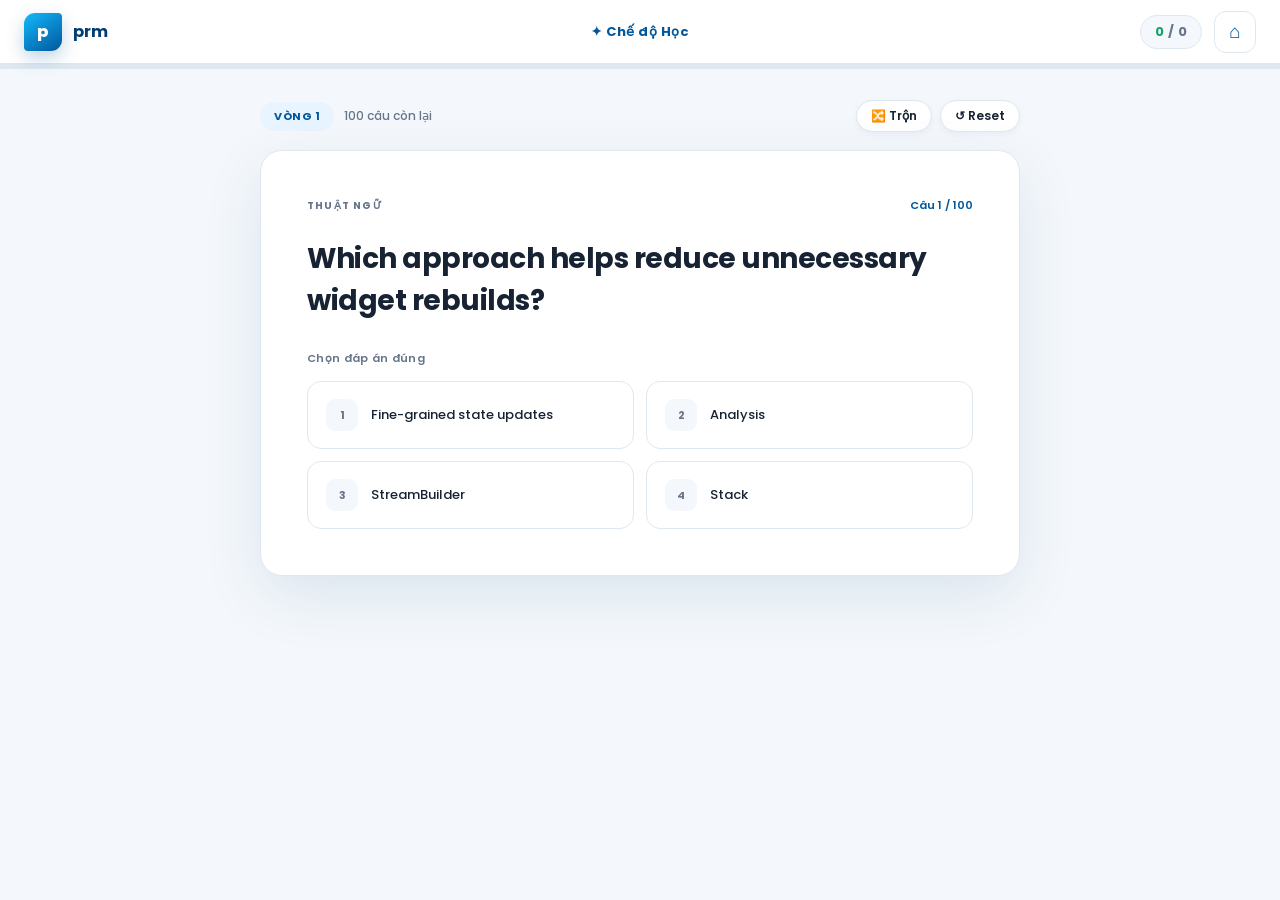
==== learn.html @ d7d386a4 "Add Shuffle and Reset controls, and implement auto-reset upon completion in Learn Mode" ====
<!DOCTYPE html>
<html lang="vi">
<head>
  <meta charset="UTF-8">
  <meta name="viewport" content="width=device-width, initial-scale=1.0">
  <meta name="description" content="Chế độ học thông minh giống Quizlet – prm">
  <title>Học | prm</title>
  <link rel="preconnect" href="https://fonts.googleapis.com">
  <link rel="preconnect" href="https://fonts.gstatic.com" crossorigin>
  <link href="https://fonts.googleapis.com/css2?family=Poppins:wght@400;500;600;700;800&display=swap" rel="stylesheet">
  <link rel="stylesheet" href="css/style.css">
  <link rel="stylesheet" href="css/learn.css">
</head>
<body class="learn-page">

  <!-- Header -->
  <header class="learn-header">
    <a class="brand" href="index.html"><span class="brand-mark">p</span><span>prm</span></a>
    <div class="learn-header-center">
      <span class="learn-mode-label">✦ Chế độ Học</span>
    </div>
    <div class="learn-header-right">
      <span class="learn-score-display">
        <span class="score-correct" id="hdr-correct">0</span>
        <span class="score-sep">/</span>
        <span class="score-total" id="hdr-total">0</span>
      </span>
      <a class="icon-btn home-icon" href="index.html" aria-label="Về trang chủ">⌂</a>
    </div>
  </header>

  <!-- Progress bar -->
  <div class="learn-progress-bar" role="progressbar" aria-label="Tiến độ học">
    <div class="learn-progress-fill" id="learn-progress-fill"></div>
  </div>

  <!-- Main -->
  <main class="learn-shell page-enter">

    <!-- Round info -->
    <div class="learn-round-info" id="learn-round-info">
      <div class="learn-round-left">
        <span class="round-badge" id="round-badge">Vòng 1</span>
        <span class="round-count" id="round-count">100 câu còn lại</span>
      </div>
      <div class="learn-round-actions">
        <button class="learn-ctrl-btn" id="btn-shuffle" type="button" title="Xáo trộn ngẫu nhiên vị trí các câu hỏi" aria-label="Trộn câu hỏi">
          <span>🔀 Trộn</span>
        </button>
        <button class="learn-ctrl-btn" id="btn-reset" type="button" title="Đặt lại toàn bộ tiến trình học từ đầu" aria-label="Học lại từ đầu">
          <span>↺ Reset</span>
        </button>
      </div>
    </div>

    <!-- Question card -->
    <section class="learn-card" id="learn-card">
      <div class="learn-card-top">
        <span class="learn-tag">Thuật ngữ</span>
        <span class="learn-q-num" id="learn-q-num">Câu 1 / 100</span>
      </div>
      <h1 class="learn-question" id="learn-question">Đang tải...</h1>

      <p class="learn-choose-label" id="learn-choose-label">Chọn đáp án đúng</p>

      <div class="learn-options" id="learn-options"></div>

      <!-- Feedback hint (sai) -->
      <div class="learn-feedback-hint" id="learn-feedback-hint" hidden>
        <span id="feedback-msg">Đừng lo, bạn vẫn đang học mà!</span>
      </div>
    </section>

    <!-- Continue footer (hiện sau khi trả lời) -->
    <div class="learn-footer" id="learn-footer" hidden>
      <span class="learn-continue-hint" id="learn-continue-hint">Nhấn vào câu trả lời đúng hoặc nhấn phím bất kỳ để tiếp tục</span>
      <button class="btn btn-primary learn-continue-btn" id="learn-continue-btn" type="button">Tiếp tục</button>
    </div>

  </main>

  <!-- Complete modal -->
  <div class="modal-backdrop" id="learn-complete-modal" hidden>
    <section class="modal learn-complete-modal-box" role="dialog" aria-modal="true" aria-labelledby="learn-complete-title">
      <div class="modal-icon">✓</div>
      <h2 id="learn-complete-title">Hoàn thành vòng học!</h2>
      <p id="learn-complete-msg">Bạn đã trả lời xong tất cả câu hỏi.</p>

      <div class="learn-complete-stats" id="learn-complete-stats"></div>

      <div class="modal-actions learn-complete-actions" id="learn-complete-actions"></div>
    </section>
  </div>

  <script src="js/questions.js"></script>
  <script src="js/learn.js"></script>
</body>
</html>
---- css/style.css ----
:root {
  --blue: #02569b;
  --blue-dark: #013d70;
  --blue-light: #e8f4ff;
  --cyan: #13b9fd;
  --ink: #172333;
  --muted: #667589;
  --surface: #ffffff;
  --background: #f4f8fc;
  --line: #dfe7ef;
  --success: #10a56a;
  --success-bg: #e9f9f2;
  --danger: #e5484d;
  --danger-bg: #fff0f0;
  --warning: #f59e0b;
  --radius: 16px;
  --shadow: 0 18px 55px rgba(1, 61, 112, 0.1);
  --shadow-sm: 0 8px 26px rgba(22, 47, 72, 0.08);
  font-family: "Poppins", sans-serif;
  color: var(--ink);
  background: var(--background);
}

* { box-sizing: border-box; }
html { scroll-behavior: smooth; }
body { margin: 0; min-height: 100vh; background: var(--background); color: var(--ink); }
body.dark-mode {
  --ink: #edf6ff;
  --muted: #a8b8c8;
  --surface: #13283a;
  --background: #0c1d2b;
  --line: #294155;
  --blue-light: #173c58;
  background: var(--background);
}
body.dark-mode .home-header,
body.dark-mode .exam-card,
body.dark-mode .modal,
body.dark-mode .theme-toggle { background-color: var(--surface); }
body.dark-mode .btn-outline { background: var(--surface); }
button, input { font: inherit; }
button, a { -webkit-tap-highlight-color: transparent; }
a { color: inherit; text-decoration: none; }
button { border: 0; }
[hidden] { display: none !important; }

.page-enter { animation: pageIn .55s ease both; }
@keyframes pageIn { from { opacity: 0; transform: translateY(10px); } to { opacity: 1; transform: none; } }
@keyframes modalIn { from { opacity: 0; transform: translateY(16px) scale(.97); } to { opacity: 1; transform: none; } }
@keyframes pulse { 50% { box-shadow: 0 0 0 7px rgba(229, 72, 77, .12); } }

.page-glow { position: fixed; z-index: -1; border-radius: 50%; filter: blur(3px); pointer-events: none; }
.glow-one { width: 430px; height: 430px; top: -210px; right: -110px; background: rgba(19, 185, 253, .12); }
.glow-two { width: 360px; height: 360px; bottom: -210px; left: -170px; background: rgba(2, 86, 155, .09); }

.home-shell, .result-shell, .review-shell { width: min(1180px, calc(100% - 40px)); margin: 0 auto; }
.home-header, .simple-header, .quiz-header {
  height: 82px; display: flex; align-items: center; justify-content: space-between;
}
.home-header { border-bottom: 1px solid rgba(2, 86, 155, .1); }
.simple-header { width: min(1180px, calc(100% - 40px)); margin: 0 auto; }
.brand { display: inline-flex; align-items: center; gap: 11px; font-weight: 700; color: var(--blue-dark); letter-spacing: -.2px; }
.brand-mark {
  width: 38px; height: 38px; display: grid; place-items: center; color: white; font-weight: 800;
  background: linear-gradient(145deg, var(--cyan), var(--blue)); border-radius: 11px 4px 11px 4px;
  box-shadow: 0 7px 18px rgba(2, 86, 155, .25);
}
.theme-toggle, .icon-btn {
  width: 42px; height: 42px; border-radius: 12px; cursor: pointer; color: var(--blue);
  background: var(--surface); border: 1px solid var(--line); transition: .2s ease; font-size: 19px;
}
.theme-toggle:hover, .icon-btn:hover { transform: translateY(-2px); box-shadow: var(--shadow-sm); border-color: #b9d8ee; }

.hero { padding: 68px 0 56px; text-align: center; }
.eyebrow, .section-kicker {
  margin: 0 0 12px; color: var(--blue); text-transform: uppercase; letter-spacing: 1.5px; font-weight: 700; font-size: 12px;
}
.eyebrow { display: inline-flex; padding: 7px 13px; border-radius: 99px; background: var(--blue-light); }
.hero h1 { margin: 18px 0 14px; font-size: clamp(38px, 6vw, 66px); line-height: 1.05; letter-spacing: -2.5px; }
.hero h1 span { color: var(--blue); position: relative; }
.hero p { max-width: 650px; margin: 0 auto; color: var(--muted); font-size: 17px; line-height: 1.7; }
.hero-stats { display: flex; justify-content: center; flex-wrap: wrap; gap: 13px 28px; margin-top: 27px; color: #526377; font-size: 13px; font-weight: 600; }
.hero-stats span::first-letter { color: var(--success); }

.quiz-options { padding-bottom: 55px; }
.section-heading { display: flex; justify-content: space-between; align-items: end; gap: 30px; margin-bottom: 25px; }
.section-heading h2 { margin: 0; font-size: clamp(23px, 3vw, 31px); letter-spacing: -.8px; }
.section-note { max-width: 330px; color: var(--muted); font-size: 13px; line-height: 1.65; text-align: right; margin: 0; }
.option-grid { display: grid; grid-template-columns: repeat(4, 1fr); gap: 18px; }
.exam-card {
  position: relative; overflow: hidden; padding: 25px; min-height: 270px; display: flex; flex-direction: column;
  border-radius: 20px; background: var(--surface); border: 1px solid var(--line); box-shadow: var(--shadow-sm);
  transition: transform .25s ease, box-shadow .25s ease, border-color .25s ease;
}
.exam-card::after { content: ""; position: absolute; width: 115px; height: 115px; right: -45px; bottom: -50px; border-radius: 50%; background: var(--blue-light); transition: .25s ease; }
.exam-card:hover { transform: translateY(-7px); box-shadow: var(--shadow); border-color: #9ecbea; }
.exam-card:hover::after { transform: scale(1.25); }
.exam-card.featured { border: 2px solid var(--blue); }
.popular-badge { position: absolute; top: 0; right: 0; padding: 7px 13px; border-radius: 0 17px 0 13px; background: var(--blue); color: white; font-size: 10px; font-weight: 700; text-transform: uppercase; }
.card-top { display: flex; justify-content: space-between; align-items: center; }
.card-icon { width: 43px; height: 43px; display: grid; place-items: center; border-radius: 13px; color: var(--blue); background: var(--blue-light); font-size: 18px; }
.level-badge { color: var(--muted); font-size: 11px; font-weight: 600; }
.question-count { margin: 25px 0 12px; color: var(--muted); }
.question-count strong { font-size: 38px; color: var(--ink); line-height: 1; }
.card-meta { display: flex; gap: 13px; color: var(--muted); font-size: 12px; margin-bottom: 22px; }
.card-meta span { padding-right: 13px; border-right: 1px solid var(--line); }
.card-meta span:last-child { border: 0; }
.time-editor {
  display: inline-flex; align-items: center; gap: 5px; padding: 4px 8px;
  border: 1px solid var(--line); border-radius: 9px; background: var(--background);
}
.time-input {
  width: 45px; padding: 2px 4px; border: 0; border-bottom: 1px solid #a8bdd0;
  outline: none; background: transparent; color: var(--blue); font-weight: 700; text-align: center;
}
.time-input:focus { border-color: var(--blue); }

.btn {
  position: relative; overflow: hidden; min-height: 46px; padding: 11px 20px; display: inline-flex; align-items: center;
  justify-content: center; gap: 8px; border-radius: 13px; cursor: pointer; font-weight: 600; font-size: 13px;
  transition: transform .2s ease, background .2s ease, box-shadow .2s ease, border-color .2s ease;
}
.btn:active { transform: scale(.97); }
.btn-primary { background: linear-gradient(135deg, var(--blue), #0875c9); color: white; box-shadow: 0 8px 18px rgba(2, 86, 155, .18); }
.btn-primary:hover { box-shadow: 0 11px 24px rgba(2, 86, 155, .28); transform: translateY(-2px); }
.btn-secondary { background: #edf2f6; color: #526377; }
.btn-secondary:hover { background: #e2e9f0; }
.btn-outline { color: var(--blue); background: white; border: 1px solid #9dc8e8; }
.btn-outline:hover { background: var(--blue-light); }
.exam-card .btn { margin-top: auto; z-index: 1; }
.compact-btn { min-height: 40px; padding: 8px 15px; }

.modal-backdrop, .drawer-backdrop {
  position: fixed; inset: 0; z-index: 50; display: grid; place-items: center; padding: 18px;
  background: rgba(11, 27, 42, .55); backdrop-filter: blur(5px);
}
.modal {
  width: min(440px, 100%); padding: 31px; border-radius: 23px; background: var(--surface); text-align: center;
  box-shadow: 0 28px 90px rgba(0, 30, 55, .25); animation: modalIn .28s ease both;
}
.modal-icon { width: 58px; height: 58px; margin: 0 auto 18px; display: grid; place-items: center; border-radius: 18px; background: var(--blue-light); color: var(--blue); font-size: 21px; }
.modal-icon.warning { color: var(--warning); background: #fff7e6; font-weight: 800; }
.modal h2 { margin: 0 0 8px; font-size: 22px; }
.modal > p { margin: 0; color: var(--muted); line-height: 1.65; font-size: 13px; }
.modal-summary { display: grid; grid-template-columns: 1fr 1fr; gap: 10px; margin: 23px 0; }
.modal-summary span { display: flex; flex-direction: column; padding: 14px; border-radius: 13px; background: var(--background); }
.modal-summary small { color: var(--muted); font-size: 11px; }
.modal-summary strong { margin-top: 3px; font-size: 18px; }
.modal-actions { display: grid; grid-template-columns: 1fr 1fr; gap: 11px; }
.toast { position: fixed; z-index: 80; left: 50%; bottom: 24px; transform: translate(-50%, 100px); opacity: 0; padding: 12px 18px; border-radius: 12px; background: #172333; color: white; font-size: 13px; transition: .3s ease; }
.toast.show { transform: translate(-50%, 0); opacity: 1; }

/* Study modes on home */
.study-section { padding: 0 0 75px; }
.study-mode-grid { display: grid; grid-template-columns: 1fr 1fr; gap: 18px; }
.study-mode-card {
  position: relative; min-height: 190px; padding: 28px; display: grid; grid-template-columns: auto 1fr auto;
  align-items: center; gap: 20px; overflow: hidden; border-radius: 21px; color: white;
  box-shadow: var(--shadow); transition: transform .25s ease, box-shadow .25s ease;
}
.study-mode-card::after {
  content: ""; position: absolute; width: 180px; height: 180px; right: -75px; bottom: -105px;
  border-radius: 50%; background: rgba(255, 255, 255, .1);
}
.study-mode-card:hover { transform: translateY(-6px); box-shadow: 0 24px 60px rgba(1, 61, 112, .2); }
.flashcard-mode { background: linear-gradient(135deg, #02569b, #087bc9); }
.library-mode { background: linear-gradient(135deg, #123b5c, #17648a); }
.learn-mode { background: linear-gradient(135deg, #5b21b6, #7c3aed); }
.study-mode-grid--3 { grid-template-columns: 1fr 1fr 1fr; }
.study-mode-icon {
  width: 58px; height: 58px; display: grid; place-items: center; border-radius: 17px;
  background: rgba(255, 255, 255, .14); font-size: 25px;
}
.study-mode-card h3 { margin: 3px 0 7px; font-size: 22px; }
.study-mode-card p { max-width: 430px; margin: 0; color: rgba(255, 255, 255, .75); font-size: 12px; line-height: 1.7; }
.mode-label { color: rgba(255, 255, 255, .68); font-size: 10px; font-weight: 700; text-transform: uppercase; letter-spacing: 1px; }
.mode-arrow { z-index: 1; font-size: 24px; transition: transform .2s ease; }
.study-mode-card:hover .mode-arrow { transform: translateX(5px); }

/* Quiz */
.quiz-page { padding-top: 82px; }
.quiz-header {
  position: fixed; z-index: 40; top: 0; left: 0; right: 0; padding: 0 max(24px, calc((100vw - 1180px) / 2));
  background: rgba(255, 255, 255, .92); backdrop-filter: blur(14px); border-bottom: 1px solid var(--line);
}
.header-actions { display: flex; align-items: center; gap: 11px; }
.timer { min-width: 105px; height: 43px; padding: 0 14px; display: flex; justify-content: center; align-items: center; gap: 8px; border: 1px solid #bad9ef; background: var(--blue-light); color: var(--blue); border-radius: 12px; }
.timer strong { font-variant-numeric: tabular-nums; letter-spacing: .5px; }
.timer.danger { color: var(--danger); background: var(--danger-bg); border-color: #ffc4c7; animation: pulse 1.4s infinite; }
.quiz-shell { width: min(840px, calc(100% - 40px)); margin: 0 auto; padding: 36px 0 65px; }
.quiz-status { margin-bottom: 24px; }
.status-row { display: flex; align-items: end; justify-content: space-between; margin-bottom: 10px; }
.status-row > div { display: flex; flex-direction: column; gap: 3px; }
.status-label, .status-row > span { color: var(--muted); font-size: 11px; font-weight: 500; }
.status-row strong { font-size: 14px; }
.progress-track { height: 7px; background: #dfe8f0; border-radius: 99px; overflow: hidden; }
.progress-fill { height: 100%; width: 0; border-radius: inherit; background: linear-gradient(90deg, var(--blue), var(--cyan)); transition: width .35s ease; }
.question-card { padding: clamp(24px, 5vw, 42px); border-radius: 22px; background: white; border: 1px solid var(--line); box-shadow: var(--shadow); transition: opacity .15s ease, transform .15s ease; }
.question-card.switching { opacity: .25; transform: translateX(9px); }
.question-heading { display: flex; align-items: center; justify-content: space-between; gap: 12px; margin-bottom: 25px; }
.question-number { color: var(--blue); font-size: 12px; font-weight: 700; text-transform: uppercase; letter-spacing: 1px; }
.topic-badge { padding: 6px 10px; border-radius: 9px; color: var(--muted); background: var(--background); font-size: 10px; }
.question-card h1 { min-height: 60px; margin: 0 0 12px; font-size: clamp(20px, 3vw, 27px); line-height: 1.45; letter-spacing: -.5px; }
.answer-hint { margin: 0 0 20px; color: var(--muted); font-size: 12px; }
.answers { display: grid; gap: 12px; }
.answer-option {
  width: 100%; min-height: 62px; padding: 11px 17px; display: flex; align-items: center; gap: 15px; text-align: left;
  border-radius: var(--radius); border: 1.5px solid var(--line); background: white; color: var(--ink); cursor: pointer;
  transition: .2s ease; line-height: 1.45;
}
.answer-option:hover { transform: translateX(4px); border-color: #8fc0e4; background: #f8fcff; box-shadow: 0 6px 18px rgba(2, 86, 155, .07); }
.answer-option.selected { border-color: var(--blue); background: var(--blue-light); color: var(--blue-dark); box-shadow: inset 4px 0 var(--blue); }
.answer-key { flex: 0 0 38px; width: 38px; height: 38px; display: grid; place-items: center; border-radius: 11px; background: #eef2f6; color: #667589; font-weight: 700; }
.answer-option.selected .answer-key { background: var(--blue); color: white; }
.answer-text { font-size: 13px; font-weight: 500; }
.quiz-navigation { display: flex; justify-content: space-between; margin-top: 21px; gap: 12px; }
.quiz-navigation .btn { min-width: 138px; }
.quiz-navigation .btn:disabled { opacity: .45; cursor: not-allowed; transform: none; }

.drawer-backdrop { z-index: 59; }
.question-drawer {
  position: fixed; z-index: 60; top: 0; bottom: 0; right: 0; width: min(390px, 92vw); padding: 27px;
  background: white; box-shadow: -25px 0 70px rgba(10, 37, 60, .18); transform: translateX(105%); transition: transform .3s ease;
  overflow-y: auto;
}
.question-drawer.open { transform: none; }
.drawer-header { display: flex; align-items: start; justify-content: space-between; padding-bottom: 20px; border-bottom: 1px solid var(--line); }
.drawer-header h2 { margin: 0; font-size: 21px; }
.drawer-legend { display: flex; flex-wrap: wrap; gap: 12px; padding: 19px 0; color: var(--muted); font-size: 10px; }
.drawer-legend span { display: flex; align-items: center; gap: 5px; }
.legend-dot { width: 9px; height: 9px; border-radius: 3px; background: #e6ebf0; }
.legend-dot.answered { background: #60b9f2; }
.legend-dot.current { background: var(--blue); }
.question-grid { display: grid; grid-template-columns: repeat(5, 1fr); gap: 9px; }
.question-grid button { aspect-ratio: 1; border-radius: 11px; background: #edf1f5; color: #647386; cursor: pointer; font-weight: 600; transition: .18s ease; }
.question-grid button:hover { transform: translateY(-2px); }
.question-grid button.answered { color: var(--blue); background: #dcefff; }
.question-grid button.current { color: white; background: var(--blue); box-shadow: 0 7px 15px rgba(2, 86, 155, .23); }
.submit-from-drawer { width: 100%; margin-top: 25px; }

/* Result */
.result-page { overflow-x: hidden; }
.result-shell { padding: 28px 0 70px; }
.result-card { max-width: 820px; margin: 0 auto; padding: 46px; border-radius: 25px; background: white; box-shadow: var(--shadow); border: 1px solid var(--line); text-align: center; }
.result-copy h1 { margin: 16px 0 6px; font-size: clamp(30px, 5vw, 43px); letter-spacing: -1.3px; }
.result-copy > p { color: var(--muted); margin: 0; }
.score-ring {
  --score: 0; width: 210px; height: 210px; margin: 34px auto; padding: 13px; border-radius: 50%;
  background: conic-gradient(var(--blue) calc(var(--score) * 1%), #e5edf3 0); box-shadow: 0 12px 32px rgba(2, 86, 155, .13);
  transition: --score 1s ease;
}
.score-ring-inner { width: 100%; height: 100%; display: flex; flex-direction: column; justify-content: center; border-radius: 50%; background: white; box-shadow: inset 0 0 0 1px var(--line); }
.score-ring-inner span, .score-ring-inner small { color: var(--muted); font-size: 12px; }
.score-ring-inner strong { margin: 2px 0; color: var(--blue-dark); font-size: 28px; }
.score-ring-inner b { font: inherit; }
.result-stats { display: grid; grid-template-columns: repeat(4, 1fr); gap: 11px; }
.stat-card { display: flex; align-items: center; gap: 10px; padding: 15px; border-radius: 14px; background: var(--background); text-align: left; }
.stat-card > span { width: 34px; height: 34px; display: grid; place-items: center; border-radius: 10px; font-weight: 800; }
.stat-card div { display: flex; flex-direction: column; }
.stat-card small { color: var(--muted); font-size: 10px; }
.stat-card strong { font-size: 17px; }
.stat-card.correct > span { color: var(--success); background: var(--success-bg); }
.stat-card.wrong > span { color: var(--danger); background: var(--danger-bg); }
.stat-card.skipped > span { color: var(--warning); background: #fff6df; }
.stat-card.time > span { color: var(--blue); background: var(--blue-light); }
.result-actions { margin-top: 30px; display: flex; justify-content: center; flex-wrap: wrap; gap: 10px; }
.result-actions .btn { min-width: 145px; }

/* Review */
.review-page { padding-top: 82px; }
.review-header { position: fixed; }
.review-shell { max-width: 940px; padding: 42px 0 70px; }
.review-intro { display: flex; justify-content: space-between; align-items: end; gap: 25px; margin-bottom: 28px; }
.review-intro h1 { margin: 0 0 7px; font-size: 35px; letter-spacing: -1px; }
.review-intro > div > p:last-child { margin: 0; color: var(--muted); }
.review-summary { display: flex; gap: 7px; }
.review-summary span { padding: 8px 11px; border-radius: 9px; background: white; border: 1px solid var(--line); color: var(--muted); font-size: 11px; }
.review-list { display: grid; gap: 18px; }
.review-item { padding: clamp(22px, 4vw, 32px); border-radius: 19px; background: white; border: 1px solid var(--line); box-shadow: var(--shadow-sm); }
.review-question-top { display: flex; align-items: start; gap: 13px; margin-bottom: 20px; }
.review-index { flex: 0 0 auto; padding: 6px 10px; border-radius: 9px; background: var(--blue-light); color: var(--blue); font-size: 11px; font-weight: 700; }
.review-question-top h2 { margin: 1px 0 0; font-size: 18px; line-height: 1.55; }
.review-options { display: grid; gap: 9px; }
.review-option { padding: 13px 15px; border-radius: 13px; background: #f6f8fa; border: 1px solid transparent; }
.review-option-row { display: flex; align-items: center; gap: 10px; font-size: 13px; }
.review-option-key { width: 28px; height: 28px; display: grid; place-items: center; border-radius: 8px; background: #e7ecf0; font-weight: 700; font-size: 11px; }
.review-option.correct { background: var(--success-bg); border-color: #92dfbf; }
.review-option.correct .review-option-key { background: var(--success); color: white; }
.review-option.incorrect-selected { background: var(--danger-bg); border-color: #f4b2b5; }
.review-option.incorrect-selected .review-option-key { background: var(--danger); color: white; }
.explanation { margin: 9px 0 0 38px; padding-top: 9px; border-top: 1px dashed rgba(102, 117, 137, .25); color: var(--muted); font-size: 11px; line-height: 1.6; }
.answer-recap { display: flex; flex-wrap: wrap; gap: 8px 22px; margin-top: 17px; padding-top: 15px; border-top: 1px solid var(--line); color: var(--muted); font-size: 11px; }
.answer-recap strong { color: var(--ink); }
.answer-recap .right { color: var(--success); }
.answer-recap .wrong { color: var(--danger); }
.review-footer { padding-top: 30px; text-align: center; }

/* Flashcards */
.study-page, .library-page { padding-top: 82px; }
.home-icon { display: grid; place-items: center; }
.study-shell { width: min(850px, calc(100% - 40px)); margin: 0 auto; padding: 38px 0 70px; }
.study-topbar { display: flex; align-items: end; justify-content: space-between; gap: 25px; }
.study-topbar h1, .library-hero h1 { margin: 0 0 6px; font-size: clamp(29px, 5vw, 40px); letter-spacing: -1.2px; }
.study-topbar > div > p:last-child, .library-hero > div > p:last-child { margin: 0; color: var(--muted); font-size: 13px; }
.memory-progress { margin: 30px 0 20px; }
.flashcard-scene { height: 390px; perspective: 1200px; }
.flashcard {
  width: 100%; height: 100%; padding: 0; border-radius: 25px; background: transparent; cursor: pointer;
  perspective: 1200px; text-align: left;
}
.flashcard-inner {
  position: relative; display: block; width: 100%; height: 100%; transform-style: preserve-3d;
  transition: transform .65s cubic-bezier(.2, .75, .25, 1);
}
.flashcard.flipped .flashcard-inner { transform: rotateY(180deg); }
.flashcard-face {
  position: absolute; inset: 0; padding: clamp(27px, 6vw, 52px); display: flex; flex-direction: column;
  justify-content: center; border-radius: 25px; overflow: hidden; backface-visibility: hidden;
  box-shadow: 0 25px 70px rgba(1, 61, 112, .14); border: 1px solid #c9dce9;
}
.flashcard-face::after {
  content: ""; position: absolute; z-index: 0; width: 250px; height: 250px; right: -120px; bottom: -145px;
  border-radius: 50%; background: rgba(19, 185, 253, .09);
}
.flashcard-front { background: linear-gradient(145deg, #fff, #f4faff); }
.flashcard-back { color: white; background: linear-gradient(145deg, var(--blue-dark), var(--blue)); transform: rotateY(180deg); border-color: transparent; }
.flashcard-back::after { background: rgba(255, 255, 255, .08); }
.flashcard-topline { position: absolute; z-index: 1; top: 27px; left: clamp(27px, 6vw, 52px); right: clamp(27px, 6vw, 52px); display: flex; justify-content: space-between; align-items: center; }
.flashcard-topline b { color: var(--blue); font-size: 11px; letter-spacing: 1px; text-transform: uppercase; }
.flashcard-topline i { color: var(--muted); font-size: 10px; font-style: normal; font-weight: 500; }
.flashcard-back .flashcard-topline b, .flashcard-back .flashcard-topline i { color: rgba(255, 255, 255, .7); }
.flashcard-face > strong { position: relative; z-index: 1; max-width: 710px; font-size: clamp(21px, 3.5vw, 29px); line-height: 1.5; }
.flashcard-hint { position: absolute; left: clamp(27px, 6vw, 52px); bottom: 28px; color: var(--muted); font-size: 11px; }
.correct-answer-pill { position: relative; z-index: 1; width: 44px; height: 44px; margin-bottom: 15px; display: grid; place-items: center; border-radius: 13px; color: var(--blue); background: white; font-size: 18px; font-weight: 800; }
.back-explanation { position: relative; z-index: 1; max-width: 700px; margin-top: 17px; padding-top: 15px; border-top: 1px solid rgba(255,255,255,.2); color: rgba(255,255,255,.75); font-size: 12px; line-height: 1.7; }
.memory-actions { display: grid; grid-template-columns: 1fr 1fr; gap: 13px; margin-top: 20px; }
.memory-btn { min-height: 63px; gap: 12px; background: white; border: 1px solid var(--line); box-shadow: var(--shadow-sm); }
.memory-btn > span { width: 35px; height: 35px; display: grid; place-items: center; border-radius: 10px; font-size: 16px; }
.memory-btn > div { display: flex; flex-direction: column; align-items: start; }
.memory-btn small { margin-top: 1px; color: var(--muted); font-size: 9px; font-weight: 500; }
.memory-btn.review-again { color: var(--danger); }
.memory-btn.review-again > span { background: var(--danger-bg); }
.memory-btn.remembered { color: var(--success); }
.memory-btn.remembered > span { background: var(--success-bg); }
.memory-btn:hover { transform: translateY(-3px); }
.study-navigation { display: flex; align-items: center; justify-content: space-between; margin-top: 20px; }
.keyboard-hint { display: flex; gap: 5px; }
kbd { padding: 5px 8px; border-radius: 6px; border: 1px solid #cfd9e2; background: #fff; color: var(--muted); box-shadow: 0 2px 0 #d9e1e8; font-family: inherit; font-size: 9px; }

/* Question library */
.library-shell { width: min(1000px, calc(100% - 40px)); margin: 0 auto; padding: 44px 0 80px; }
.library-hero { display: flex; align-items: end; justify-content: space-between; gap: 30px; }
.library-count { flex: 0 0 auto; display: flex; flex-direction: column; align-items: center; padding: 13px 22px; border-radius: 15px; color: var(--blue); background: var(--blue-light); }
.library-count strong { font-size: 25px; line-height: 1.1; }
.library-count span { color: var(--muted); font-size: 9px; }
.library-tools {
  position: sticky; z-index: 20; top: 94px; margin: 30px 0 20px; padding: 12px; display: flex; align-items: center; gap: 10px;
  border-radius: 17px; background: rgba(255,255,255,.92); border: 1px solid var(--line); box-shadow: var(--shadow-sm); backdrop-filter: blur(12px);
}
.search-box { flex: 1; min-width: 210px; height: 43px; padding: 0 13px; display: flex; align-items: center; gap: 9px; border-radius: 11px; background: var(--background); color: var(--muted); }
.search-box input { width: 100%; border: 0; outline: 0; background: transparent; color: var(--ink); font-size: 12px; }
.filter-group { display: flex; gap: 4px; padding: 4px; border-radius: 11px; background: var(--background); }
.filter-btn { padding: 8px 11px; border-radius: 8px; background: transparent; color: var(--muted); cursor: pointer; font-size: 10px; font-weight: 600; white-space: nowrap; }
.filter-btn.active { color: white; background: var(--blue); }
.reveal-all-btn { min-height: 43px; padding: 8px 13px; white-space: nowrap; font-size: 10px; }
.library-list { display: grid; gap: 11px; }
.library-item { border: 1px solid var(--line); border-radius: 16px; background: white; box-shadow: 0 5px 18px rgba(22,47,72,.04); overflow: hidden; }
.library-question {
  width: 100%; padding: 18px 20px; display: grid; grid-template-columns: auto 1fr auto; align-items: center; gap: 14px;
  background: white; color: var(--ink); text-align: left; cursor: pointer;
}
.library-question:hover { background: #f8fbfd; }
.library-number { width: 37px; height: 37px; display: grid; place-items: center; border-radius: 10px; color: var(--blue); background: var(--blue-light); font-size: 10px; font-weight: 700; }
.library-question strong { font-size: 13px; line-height: 1.55; }
.library-chevron { color: var(--muted); transition: transform .22s ease; }
.library-item.open .library-chevron { transform: rotate(180deg); }
.library-answer { display: none; padding: 0 20px 20px 71px; }
.library-item.open .library-answer { display: block; animation: pageIn .25s ease both; }
.library-option { display: flex; gap: 10px; padding: 10px 12px; margin-top: 7px; border-radius: 11px; background: var(--background); color: var(--muted); font-size: 11px; }
.library-option b { flex: 0 0 24px; color: var(--ink); }
.library-option.correct { color: #08774e; background: var(--success-bg); border: 1px solid #a8e4c9; }
.library-option.correct b { color: var(--success); }
.library-explanation { margin: 12px 0 0; padding: 12px; border-left: 3px solid var(--blue); border-radius: 0 10px 10px 0; background: var(--blue-light); color: var(--muted); font-size: 11px; line-height: 1.65; }
.known-toggle { margin-top: 12px; min-height: 36px; padding: 7px 12px; font-size: 10px; }
.known-toggle.is-known { color: var(--success); border-color: #93d7b9; background: var(--success-bg); }
.empty-state { padding: 70px 20px; text-align: center; color: var(--muted); }
.empty-state > span { font-size: 35px; }
.empty-state h2 { margin: 12px 0 5px; color: var(--ink); }
.empty-state p { margin: 0; font-size: 12px; }
.back-to-top { position: fixed; z-index: 30; right: 22px; bottom: 22px; width: 44px; height: 44px; border-radius: 13px; background: var(--blue); color: white; cursor: pointer; box-shadow: var(--shadow); opacity: 0; transform: translateY(15px); pointer-events: none; transition: .2s ease; }
.back-to-top.show { opacity: 1; transform: none; pointer-events: auto; }

@media (max-width: 960px) {
  .option-grid { grid-template-columns: repeat(2, 1fr); }
  .exam-card { min-height: 250px; }
  .result-stats { grid-template-columns: repeat(2, 1fr); }
  .library-tools { flex-wrap: wrap; }
  .search-box { flex-basis: 100%; }
  .study-mode-grid--3 { grid-template-columns: 1fr 1fr; }
}

@media (max-width: 620px) {
  .home-shell, .result-shell, .review-shell, .simple-header { width: min(100% - 28px, 1180px); }
  .home-header, .quiz-header { height: 70px; }
  .brand { font-size: 13px; }
  .brand-mark { width: 34px; height: 34px; }
  .hero { padding: 48px 0 42px; }
  .hero h1 { letter-spacing: -1.5px; }
  .hero p { font-size: 14px; }
  .section-heading { align-items: start; flex-direction: column; gap: 7px; }
  .section-note { text-align: left; }
  .option-grid { grid-template-columns: 1fr; }
  .study-mode-grid { grid-template-columns: 1fr; }
  .study-mode-card { min-height: 175px; padding: 22px; grid-template-columns: auto 1fr; }
  .study-mode-icon { width: 48px; height: 48px; }
  .mode-arrow { display: none; }
  .exam-card { min-height: 240px; }
  .quiz-page, .review-page, .study-page, .library-page { padding-top: 70px; }
  .quiz-header { padding: 0 14px; }
  .quiz-shell { width: calc(100% - 24px); padding-top: 24px; }
  .timer { min-width: 94px; padding: 0 10px; }
  .question-card { border-radius: 18px; }
  .question-heading { margin-bottom: 20px; }
  .question-card h1 { min-height: 0; }
  .answer-option { padding: 10px 12px; }
  .answer-option:hover { transform: none; }
  .quiz-navigation .btn { min-width: 0; flex: 1; padding: 10px 12px; }
  .modal { padding: 25px 20px; }
  .result-card { padding: 30px 17px; border-radius: 20px; }
  .score-ring { width: 185px; height: 185px; }
  .result-actions { flex-direction: column; }
  .result-actions .btn { width: 100%; }
  .review-intro { align-items: start; flex-direction: column; }
  .review-intro h1 { font-size: 30px; }
  .review-summary { flex-wrap: wrap; }
  .review-question-top { flex-direction: column; }
  .explanation { margin-left: 0; }
  .study-shell, .library-shell { width: calc(100% - 24px); padding-top: 25px; }
  .study-topbar { align-items: start; flex-direction: column; gap: 15px; }
  .study-topbar .btn { width: 100%; }
  .flashcard-scene { height: 410px; }
  .memory-actions { grid-template-columns: 1fr 1fr; }
  .memory-btn { padding: 8px; }
  .keyboard-hint { display: none; }
  .study-navigation .btn { padding: 9px 12px; }
  .library-hero { align-items: start; flex-direction: column; }
  .library-count { align-items: start; }
  .library-tools { top: 78px; }
  .filter-group { width: 100%; }
  .filter-btn { flex: 1; }
  .reveal-all-btn { width: 100%; }
  .library-question { padding: 15px 13px; gap: 10px; }
  .library-question strong { font-size: 12px; }
  .library-answer { padding: 0 13px 16px; }
}

@media (prefers-reduced-motion: reduce) {
  *, *::before, *::after { scroll-behavior: auto !important; animation-duration: .01ms !important; transition-duration: .01ms !important; }
}
---- css/learn.css ----
/* =========================================
   LEARN MODE – Quizlet-style
   ========================================= */

/* Page layout */
.learn-page {
  background: var(--background);
  min-height: 100vh;
  display: flex;
  flex-direction: column;
}

/* Header */
.learn-header {
  position: fixed;
  z-index: 40;
  top: 0; left: 0; right: 0;
  height: 64px;
  display: grid;
  grid-template-columns: 1fr auto 1fr;
  align-items: center;
  padding: 0 24px;
  background: rgba(255,255,255,.95);
  backdrop-filter: blur(14px);
  border-bottom: 1px solid var(--line);
}
body.dark-mode .learn-header {
  background: rgba(12, 29, 43, .95);
}
.learn-header-center {
  display: flex;
  align-items: center;
  justify-content: center;
}
.learn-mode-label {
  font-size: 13px;
  font-weight: 700;
  color: var(--blue);
  letter-spacing: .5px;
}
.learn-header-right {
  display: flex;
  align-items: center;
  justify-content: flex-end;
  gap: 12px;
}
.learn-score-display {
  display: flex;
  align-items: center;
  gap: 4px;
  padding: 6px 14px;
  border-radius: 99px;
  background: var(--background);
  border: 1px solid var(--line);
  font-size: 13px;
  font-weight: 700;
}
.score-correct { color: var(--success); }
.score-sep { color: var(--muted); }
.score-total { color: var(--muted); }

/* Progress bar (below header) */
.learn-progress-bar {
  position: fixed;
  top: 64px; left: 0; right: 0;
  z-index: 39;
  height: 5px;
  background: #dfe8f0;
}
.learn-progress-fill {
  height: 100%;
  width: 0%;
  background: linear-gradient(90deg, var(--blue), var(--cyan));
  transition: width .5s cubic-bezier(.4,0,.2,1);
  border-radius: 0 99px 99px 0;
}

/* Shell */
.learn-shell {
  width: min(760px, calc(100% - 40px));
  margin: 0 auto;
  padding: 100px 0 120px;
  flex: 1;
  display: flex;
  flex-direction: column;
  align-items: stretch;
  gap: 0;
}

/* Round info */
.learn-round-info {
  display: flex;
  align-items: center;
  justify-content: space-between;
  gap: 12px;
  margin-bottom: 18px;
  flex-wrap: wrap;
}
.learn-round-left {
  display: flex;
  align-items: center;
  gap: 10px;
}
.learn-round-actions {
  display: flex;
  align-items: center;
  gap: 8px;
}
.learn-ctrl-btn {
  display: inline-flex;
  align-items: center;
  gap: 5px;
  padding: 6px 14px;
  border-radius: 99px;
  border: 1px solid var(--line);
  background: white;
  color: var(--ink);
  font-size: 12px;
  font-weight: 600;
  cursor: pointer;
  transition: all .2s cubic-bezier(.16, 1, .3, 1);
  box-shadow: 0 2px 6px rgba(1, 61, 112, .05);
}
body.dark-mode .learn-ctrl-btn {
  background: var(--surface);
  border-color: var(--line);
}
.learn-ctrl-btn:hover {
  border-color: var(--blue);
  background: var(--blue-light);
  color: var(--blue);
  transform: translateY(-2px);
  box-shadow: 0 4px 12px rgba(2, 86, 155, .15);
}
.learn-ctrl-btn:active {
  transform: translateY(0);
}
.round-badge {
  display: inline-flex;
  align-items: center;
  gap: 6px;
  padding: 6px 14px;
  border-radius: 99px;
  background: var(--blue-light);
  color: var(--blue);
  font-size: 11px;
  font-weight: 700;
  letter-spacing: .5px;
  text-transform: uppercase;
}
.round-count {
  color: var(--muted);
  font-size: 12px;
  font-weight: 500;
}

/* Card */
.learn-card {
  background: white;
  border-radius: 22px;
  border: 1px solid var(--line);
  box-shadow: 0 20px 60px rgba(1, 61, 112, .1);
  padding: clamp(28px, 5vw, 46px);
  transition: box-shadow .3s ease;
}
body.dark-mode .learn-card {
  background: var(--surface);
  border-color: var(--line);
}
.learn-card-top {
  display: flex;
  align-items: center;
  justify-content: space-between;
  margin-bottom: 24px;
}
.learn-tag {
  font-size: 10px;
  font-weight: 700;
  letter-spacing: 1.2px;
  text-transform: uppercase;
  color: var(--muted);
}
.learn-q-num {
  font-size: 11px;
  font-weight: 600;
  color: var(--blue);
}
.learn-question {
  margin: 0 0 28px;
  font-size: clamp(20px, 3vw, 28px);
  line-height: 1.5;
  letter-spacing: -.5px;
  color: var(--ink);
  font-weight: 700;
}
.learn-choose-label {
  margin: 0 0 14px;
  font-size: 11px;
  font-weight: 600;
  color: var(--muted);
  letter-spacing: .3px;
}

/* Options grid */
.learn-options {
  display: grid;
  grid-template-columns: 1fr 1fr;
  gap: 12px;
}
.learn-option {
  position: relative;
  display: flex;
  align-items: center;
  gap: 13px;
  padding: 17px 18px;
  border-radius: 14px;
  border: 1.5px solid var(--line);
  background: white;
  color: var(--ink);
  cursor: pointer;
  text-align: left;
  font-weight: 500;
  font-size: 13px;
  line-height: 1.5;
  transition: border-color .18s ease, background .18s ease, transform .18s ease, box-shadow .18s ease;
  -webkit-tap-highlight-color: transparent;
}
body.dark-mode .learn-option {
  background: var(--surface);
}
.learn-option:hover:not(:disabled) {
  border-color: var(--blue);
  background: var(--blue-light);
  transform: translateY(-2px);
  box-shadow: 0 8px 24px rgba(2,86,155,.1);
}
.learn-option-num {
  flex: 0 0 32px;
  width: 32px;
  height: 32px;
  display: grid;
  place-items: center;
  border-radius: 9px;
  background: var(--background);
  color: var(--muted);
  font-weight: 700;
  font-size: 11px;
  transition: background .18s ease, color .18s ease;
}
.learn-option:hover:not(:disabled) .learn-option-num {
  background: var(--blue);
  color: white;
}
.learn-option-text { flex: 1; }

/* Result states */
.learn-option.correct {
  border-color: var(--success) !important;
  background: var(--success-bg) !important;
  color: #08774e;
  transform: none !important;
  animation: correctPop .35s cubic-bezier(.36,.07,.19,.97);
}
.learn-option.correct .learn-option-num {
  background: var(--success);
  color: white;
}
.learn-option.wrong {
  border-color: var(--danger) !important;
  background: var(--danger-bg) !important;
  color: var(--danger);
  transform: none !important;
  animation: wrongShake .4s cubic-bezier(.36,.07,.19,.97);
}
.learn-option.wrong .learn-option-num {
  background: var(--danger);
  color: white;
}
.learn-option.dimmed {
  opacity: .38;
  pointer-events: none;
}
.learn-option:disabled {
  cursor: default;
  pointer-events: none;
}

/* Option icon badge */
.learn-option-icon {
  flex: 0 0 22px;
  font-size: 15px;
  display: none;
}
.learn-option.correct .learn-option-icon,
.learn-option.wrong .learn-option-icon { display: block; }
.learn-option.correct .learn-option-icon::before { content: "✓"; }
.learn-option.wrong .learn-option-icon::before { content: "✕"; }

/* Feedback hint */
.learn-feedback-hint {
  margin-top: 20px;
  padding: 12px 16px;
  border-radius: 12px;
  background: #fff8e1;
  border: 1px solid #fce082;
  color: #856a00;
  font-size: 12px;
  font-weight: 600;
}
.learn-feedback-hint.is-correct {
  background: var(--success-bg);
  border-color: #a8e4c9;
  color: #08774e;
}

/* Footer */
.learn-footer {
  position: fixed;
  bottom: 0; left: 0; right: 0;
  z-index: 30;
  padding: 16px 24px;
  display: flex;
  align-items: center;
  justify-content: space-between;
  gap: 14px;
  background: rgba(255,255,255,.97);
  border-top: 1px solid var(--line);
  backdrop-filter: blur(10px);
  animation: slideUp .3s ease both;
}
body.dark-mode .learn-footer {
  background: rgba(12,29,43,.97);
}
@keyframes slideUp {
  from { transform: translateY(100%); opacity: 0; }
  to   { transform: none; opacity: 1; }
}
.learn-continue-hint {
  font-size: 12px;
  color: var(--muted);
  flex: 1;
}
.learn-continue-btn {
  min-width: 140px;
  white-space: nowrap;
}

/* Animations */
@keyframes correctPop {
  0%   { transform: scale(1); }
  40%  { transform: scale(1.03); }
  100% { transform: scale(1); }
}
@keyframes wrongShake {
  0%,100% { transform: translateX(0); }
  20%  { transform: translateX(-7px); }
  40%  { transform: translateX(7px); }
  60%  { transform: translateX(-5px); }
  80%  { transform: translateX(5px); }
}
@keyframes cardLeave {
  0% {
    opacity: 1;
    transform: translateX(0) scale(1);
    filter: blur(0px);
  }
  100% {
    opacity: 0;
    transform: translateX(-45px) scale(0.95);
    filter: blur(4px);
  }
}
@keyframes cardEnter {
  0% {
    opacity: 0;
    transform: translateX(45px) scale(0.95);
    filter: blur(4px);
  }
  100% {
    opacity: 1;
    transform: translateX(0) scale(1);
    filter: blur(0px);
  }
}
.learn-card.leaving {
  animation: cardLeave .3s cubic-bezier(0.4, 0, 0.2, 1) forwards;
  pointer-events: none;
}
.learn-card.entering {
  animation: cardEnter .4s cubic-bezier(0.16, 1, 0.3, 1) forwards;
}

/* Complete modal extras */
.learn-complete-modal-box {
  max-width: 480px;
}
.learn-complete-stats {
  display: grid;
  grid-template-columns: 1fr 1fr 1fr;
  gap: 10px;
  margin: 20px 0;
}
.learn-stat-item {
  padding: 14px 10px;
  border-radius: 13px;
  background: var(--background);
  display: flex;
  flex-direction: column;
  align-items: center;
  gap: 4px;
}
.learn-stat-val {
  font-size: 22px;
  font-weight: 800;
  color: var(--ink);
}
.learn-stat-val.green { color: var(--success); }
.learn-stat-val.red   { color: var(--danger); }
.learn-stat-label {
  font-size: 10px;
  color: var(--muted);
  font-weight: 600;
}
.learn-complete-actions {
  grid-template-columns: 1fr 1fr;
  margin-top: 0;
}

/* "Bạn không biết?" skip button */
.learn-skip-row {
  display: flex;
  justify-content: flex-end;
  margin-top: 16px;
}
.learn-skip-btn {
  background: none;
  border: none;
  color: var(--muted);
  font-size: 11px;
  font-weight: 600;
  cursor: pointer;
  display: flex;
  align-items: center;
  gap: 5px;
  padding: 6px 10px;
  border-radius: 8px;
  transition: background .15s, color .15s;
}
.learn-skip-btn:hover {
  background: var(--background);
  color: var(--ink);
}

/* Responsive */
@media (max-width: 620px) {
  .learn-header { padding: 0 14px; height: 58px; }
  .learn-progress-bar { top: 58px; }
  .learn-shell { width: calc(100% - 24px); padding-top: 84px; padding-bottom: 100px; }
  .learn-options { grid-template-columns: 1fr; }
  .learn-footer { padding: 12px 14px; }
  .learn-continue-hint { display: none; }
  .learn-complete-stats { grid-template-columns: 1fr 1fr; }
  .learn-mode-label { display: none; }
}
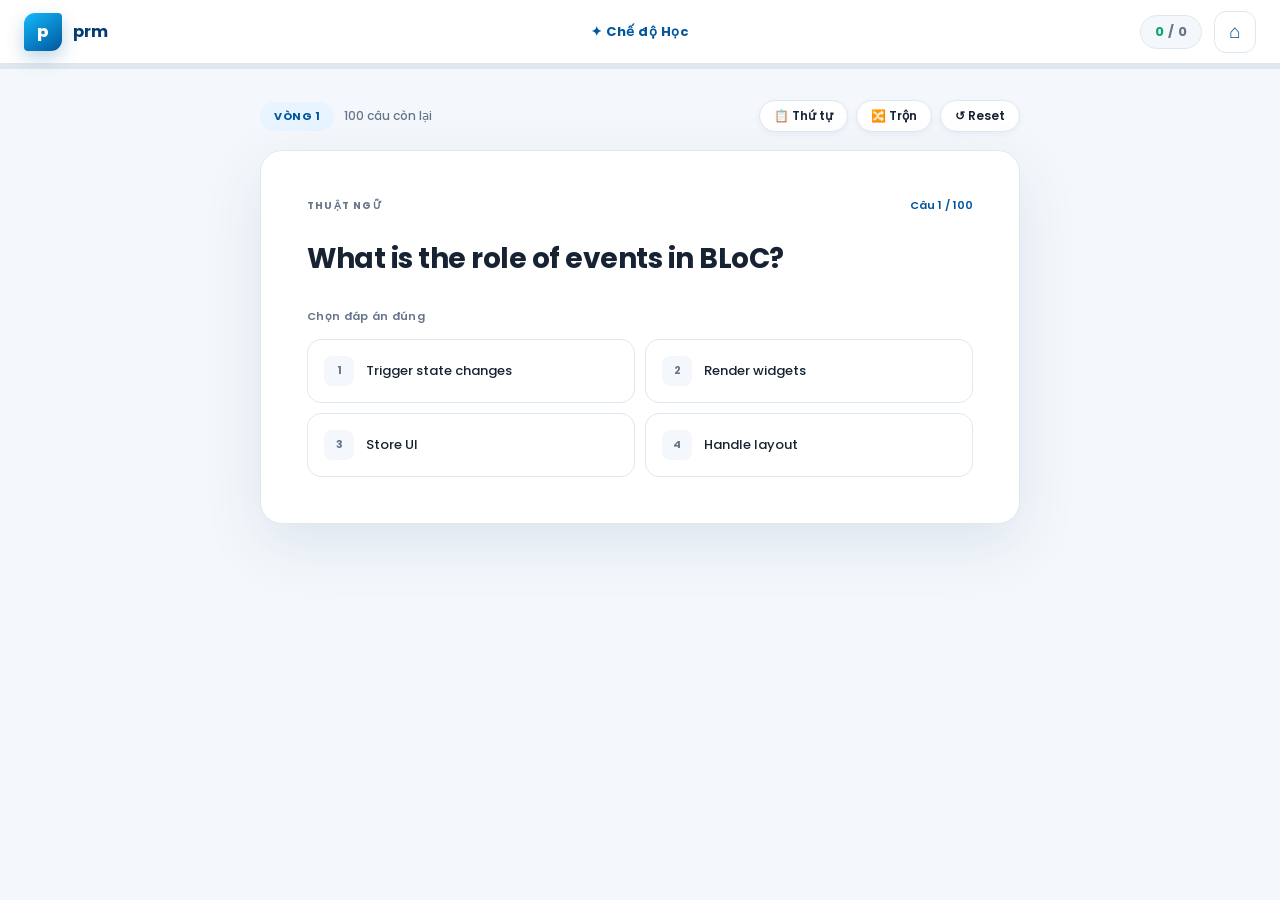
==== commit 9d636223: "feat: them nut Thu tu - hoc theo thu tu 1→100, dong bo timeout 230ms, ripple + haptic UX" ====
--- a/learn.html
+++ b/learn.html
@@ -44,6 +44,9 @@
         <span class="round-count" id="round-count">100 câu còn lại</span>
       </div>
       <div class="learn-round-actions">
+        <button class="learn-ctrl-btn" id="btn-order" type="button" title="Sắp xếp câu hỏi theo thứ tự từ 1 đến 100" aria-label="Học theo thứ tự">
+          <span>📋 Thứ tự</span>
+        </button>
         <button class="learn-ctrl-btn" id="btn-shuffle" type="button" title="Xáo trộn ngẫu nhiên vị trí các câu hỏi" aria-label="Trộn câu hỏi">
           <span>🔀 Trộn</span>
         </button>
--- a/css/style.css
+++ b/css/style.css
@@ -22,8 +22,19 @@
 }
 
 * { box-sizing: border-box; }
-html { scroll-behavior: smooth; }
-body { margin: 0; min-height: 100vh; background: var(--background); color: var(--ink); }
+html { scroll-behavior: smooth; -webkit-text-size-adjust: 100%; }
+body {
+  margin: 0;
+  min-height: 100vh;
+  min-height: 100dvh; /* Dynamic viewport height for mobile browsers */
+  background: var(--background);
+  color: var(--ink);
+  /* Safe area padding for iOS notch / Android edge-to-edge */
+  padding-left: env(safe-area-inset-left);
+  padding-right: env(safe-area-inset-right);
+}
+/* Prevent horizontal scroll on mobile */
+html, body { overflow-x: hidden; max-width: 100vw; }
 body.dark-mode {
   --ink: #edf6ff;
   --muted: #a8b8c8;
@@ -207,6 +218,9 @@
   width: 100%; min-height: 62px; padding: 11px 17px; display: flex; align-items: center; gap: 15px; text-align: left;
   border-radius: var(--radius); border: 1.5px solid var(--line); background: white; color: var(--ink); cursor: pointer;
   transition: .2s ease; line-height: 1.45;
+  /* Ensure minimum touch target on mobile */
+  -webkit-tap-highlight-color: transparent;
+  touch-action: manipulation;
 }
 .answer-option:hover { transform: translateX(4px); border-color: #8fc0e4; background: #f8fcff; box-shadow: 0 6px 18px rgba(2, 86, 155, .07); }
 .answer-option.selected { border-color: var(--blue); background: var(--blue-light); color: var(--blue-dark); box-shadow: inset 4px 0 var(--blue); }
@@ -390,6 +404,7 @@
 .back-to-top { position: fixed; z-index: 30; right: 22px; bottom: 22px; width: 44px; height: 44px; border-radius: 13px; background: var(--blue); color: white; cursor: pointer; box-shadow: var(--shadow); opacity: 0; transform: translateY(15px); pointer-events: none; transition: .2s ease; }
 .back-to-top.show { opacity: 1; transform: none; pointer-events: auto; }
 
+/* ── Tablet (≤ 960px) ── */
 @media (max-width: 960px) {
   .option-grid { grid-template-columns: repeat(2, 1fr); }
   .exam-card { min-height: 250px; }
@@ -397,63 +412,163 @@
   .library-tools { flex-wrap: wrap; }
   .search-box { flex-basis: 100%; }
   .study-mode-grid--3 { grid-template-columns: 1fr 1fr; }
-}
-
+  .hero h1 { letter-spacing: -1.8px; }
+}
+
+/* ── Mobile (≤ 620px) — Android & iOS ── */
 @media (max-width: 620px) {
+  /* Layout */
   .home-shell, .result-shell, .review-shell, .simple-header { width: min(100% - 28px, 1180px); }
-  .home-header, .quiz-header { height: 70px; }
+
+  /* Header */
+  .home-header, .quiz-header { height: 60px; }
   .brand { font-size: 13px; }
-  .brand-mark { width: 34px; height: 34px; }
-  .hero { padding: 48px 0 42px; }
-  .hero h1 { letter-spacing: -1.5px; }
+  .brand-mark { width: 32px; height: 32px; font-size: 14px; }
+
+  /* Buttons — tối thiểu 44px để dễ bấm trên mobile */
+  .btn { min-height: 48px; }
+  .theme-toggle, .icon-btn { width: 40px; height: 40px; }
+
+  /* Hero section */
+  .hero { padding: 40px 0 36px; }
+  .hero h1 { letter-spacing: -1.5px; margin: 12px 0 10px; }
   .hero p { font-size: 14px; }
-  .section-heading { align-items: start; flex-direction: column; gap: 7px; }
-  .section-note { text-align: left; }
-  .option-grid { grid-template-columns: 1fr; }
-  .study-mode-grid { grid-template-columns: 1fr; }
-  .study-mode-card { min-height: 175px; padding: 22px; grid-template-columns: auto 1fr; }
-  .study-mode-icon { width: 48px; height: 48px; }
+  .hero-stats { gap: 10px 20px; font-size: 12px; }
+
+  /* Section heading */
+  .section-heading { align-items: start; flex-direction: column; gap: 6px; margin-bottom: 18px; }
+  .section-note { text-align: left; max-width: 100%; }
+
+  /* Exam cards — 1 cột */
+  .option-grid { grid-template-columns: 1fr; gap: 12px; }
+  .exam-card { min-height: 0; padding: 20px; flex-direction: row; flex-wrap: wrap; align-items: center; gap: 10px; }
+  .exam-card .card-top { flex-basis: 100%; }
+  .exam-card .question-count { margin: 8px 0 6px; flex: 1; }
+  .exam-card .card-meta { flex: 1; margin-bottom: 0; }
+  .exam-card .btn { flex: 0 0 auto; margin-top: 0; }
+
+  /* Study mode cards */
+  .study-mode-grid, .study-mode-grid--3 { grid-template-columns: 1fr; gap: 12px; }
+  .study-mode-card { min-height: 0; padding: 20px; grid-template-columns: auto 1fr; gap: 14px; }
+  .study-mode-icon { width: 46px; height: 46px; font-size: 20px; }
+  .study-mode-card h3 { font-size: 18px; margin: 2px 0 5px; }
+  .study-mode-card p { font-size: 11px; }
   .mode-arrow { display: none; }
-  .exam-card { min-height: 240px; }
-  .quiz-page, .review-page, .study-page, .library-page { padding-top: 70px; }
+
+  /* Quiz page */
+  .quiz-page, .review-page, .study-page, .library-page { padding-top: 60px; }
   .quiz-header { padding: 0 14px; }
-  .quiz-shell { width: calc(100% - 24px); padding-top: 24px; }
-  .timer { min-width: 94px; padding: 0 10px; }
-  .question-card { border-radius: 18px; }
-  .question-heading { margin-bottom: 20px; }
-  .question-card h1 { min-height: 0; }
-  .answer-option { padding: 10px 12px; }
-  .answer-option:hover { transform: none; }
-  .quiz-navigation .btn { min-width: 0; flex: 1; padding: 10px 12px; }
-  .modal { padding: 25px 20px; }
-  .result-card { padding: 30px 17px; border-radius: 20px; }
-  .score-ring { width: 185px; height: 185px; }
-  .result-actions { flex-direction: column; }
-  .result-actions .btn { width: 100%; }
-  .review-intro { align-items: start; flex-direction: column; }
-  .review-intro h1 { font-size: 30px; }
-  .review-summary { flex-wrap: wrap; }
-  .review-question-top { flex-direction: column; }
+  .quiz-shell { width: calc(100% - 20px); padding-top: 20px; padding-bottom: 80px; }
+  .timer { min-width: 88px; height: 38px; padding: 0 10px; font-size: 12px; }
+  .question-card { border-radius: 18px; padding: 20px; }
+  .question-heading { margin-bottom: 16px; flex-wrap: wrap; gap: 8px; }
+  .question-card h1 { min-height: 0; font-size: 18px; margin-bottom: 8px; }
+  .answer-hint { font-size: 11px; margin-bottom: 14px; }
+  .answer-option {
+    padding: 12px 13px;
+    min-height: 56px;
+    gap: 12px;
+  }
+  .answer-option:hover { transform: none; } /* No hover on touch */
+  .answer-key { flex: 0 0 34px; width: 34px; height: 34px; font-size: 12px; }
+  .answer-text { font-size: 13px; }
+  .quiz-navigation { margin-top: 16px; gap: 10px; }
+  .quiz-navigation .btn { min-width: 0; flex: 1; padding: 12px 14px; font-size: 13px; }
+
+  /* Quiz navigation fixed bottom on mobile */
+  .quiz-navigation {
+    position: sticky;
+    bottom: env(safe-area-inset-bottom, 12px);
+    padding-bottom: 4px;
+  }
+
+  /* Question drawer */
+  .question-grid { grid-template-columns: repeat(6, 1fr); gap: 7px; }
+
+  /* Modal */
+  .modal { padding: 24px 18px; border-radius: 20px; }
+  .modal h2 { font-size: 19px; }
+  .modal-actions { gap: 8px; }
+
+  /* Result */
+  .result-shell { padding: 20px 0 60px; }
+  .result-card { padding: 26px 16px; border-radius: 18px; }
+  .score-ring { width: 170px; height: 170px; margin: 24px auto; }
+  .result-stats { grid-template-columns: repeat(2, 1fr); gap: 8px; }
+  .stat-card { padding: 12px; }
+  .result-actions { flex-direction: column; gap: 8px; }
+  .result-actions .btn { width: 100%; min-height: 50px; }
+
+  /* Review */
+  .review-shell { padding: 20px 0 60px; }
+  .review-intro { align-items: start; flex-direction: column; gap: 14px; }
+  .review-intro h1 { font-size: 26px; }
+  .review-summary { flex-wrap: wrap; gap: 6px; }
+  .review-item { padding: 18px; }
+  .review-question-top { flex-direction: column; gap: 8px; }
+  .review-question-top h2 { font-size: 16px; }
   .explanation { margin-left: 0; }
-  .study-shell, .library-shell { width: calc(100% - 24px); padding-top: 25px; }
-  .study-topbar { align-items: start; flex-direction: column; gap: 15px; }
-  .study-topbar .btn { width: 100%; }
-  .flashcard-scene { height: 410px; }
-  .memory-actions { grid-template-columns: 1fr 1fr; }
-  .memory-btn { padding: 8px; }
+
+  /* Flashcards */
+  .study-shell, .library-shell { width: calc(100% - 20px); padding-top: 20px; }
+  .study-topbar { align-items: start; flex-direction: column; gap: 12px; }
+  .study-topbar .btn, .study-topbar h1 { width: 100%; }
+  .flashcard-scene { height: 360px; }
+  .memory-actions { grid-template-columns: 1fr 1fr; gap: 10px; }
+  .memory-btn { min-height: 56px; padding: 10px 12px; }
   .keyboard-hint { display: none; }
-  .study-navigation .btn { padding: 9px 12px; }
-  .library-hero { align-items: start; flex-direction: column; }
+  .study-navigation { gap: 8px; }
+  .study-navigation .btn { padding: 10px 14px; }
+
+  /* Library */
+  .library-hero { align-items: start; flex-direction: column; gap: 14px; }
   .library-count { align-items: start; }
-  .library-tools { top: 78px; }
+  .library-tools { top: 68px; border-radius: 14px; padding: 10px; }
   .filter-group { width: 100%; }
-  .filter-btn { flex: 1; }
+  .filter-btn { flex: 1; text-align: center; }
   .reveal-all-btn { width: 100%; }
-  .library-question { padding: 15px 13px; gap: 10px; }
+  .library-question { padding: 14px 12px; gap: 10px; }
   .library-question strong { font-size: 12px; }
-  .library-answer { padding: 0 13px 16px; }
-}
-
+  .library-answer { padding: 0 12px 14px; }
+  .library-option { font-size: 11px; }
+
+  /* Toast */
+  .toast { bottom: calc(env(safe-area-inset-bottom, 0px) + 16px); left: 14px; right: 14px; transform: translateY(80px); border-radius: 14px; }
+  .toast.show { transform: translateY(0); }
+}
+
+/* ── Small phones (≤ 390px — iPhone SE, Galaxy A series) ── */
+@media (max-width: 390px) {
+  :root { font-size: 15px; }
+  .hero h1 { font-size: 32px; letter-spacing: -1.2px; }
+  .hero p { font-size: 13px; }
+  .exam-card { padding: 16px; }
+  .question-card { padding: 16px; }
+  .question-card h1 { font-size: 16px; }
+  .answer-option { padding: 10px 11px; gap: 10px; }
+  .answer-key { flex: 0 0 30px; width: 30px; height: 30px; font-size: 11px; }
+  .score-ring { width: 155px; height: 155px; }
+  .modal { padding: 20px 14px; }
+  .result-card { padding: 20px 12px; }
+  .quiz-navigation .btn { padding: 10px; font-size: 12px; }
+  .question-grid { grid-template-columns: repeat(5, 1fr); }
+  .flashcard-scene { height: 320px; }
+  .study-mode-card { padding: 16px; }
+}
+
+/* ── iOS Safari: Fix 100vh & bottom bar ── */
+@supports (-webkit-touch-callout: none) {
+  body { min-height: -webkit-fill-available; }
+  .quiz-shell { padding-bottom: calc(80px + env(safe-area-inset-bottom)); }
+  .learn-footer { padding-bottom: calc(16px + env(safe-area-inset-bottom)); }
+}
+
+/* ── Accessibility: Reduce motion ── */
 @media (prefers-reduced-motion: reduce) {
-  *, *::before, *::after { scroll-behavior: auto !important; animation-duration: .01ms !important; transition-duration: .01ms !important; }
-}
+  *, *::before, *::after {
+    scroll-behavior: auto !important;
+    animation-duration: .01ms !important;
+    animation-iteration-count: 1 !important;
+    transition-duration: .01ms !important;
+  }
+}
--- a/css/learn.css
+++ b/css/learn.css
@@ -71,8 +71,9 @@
   height: 100%;
   width: 0%;
   background: linear-gradient(90deg, var(--blue), var(--cyan));
-  transition: width .5s cubic-bezier(.4,0,.2,1);
+  transition: width .7s cubic-bezier(.16, 1, .3, 1);
   border-radius: 0 99px 99px 0;
+  box-shadow: 0 0 8px rgba(2, 86, 155, .35);
 }
 
 /* Shell */
@@ -161,7 +162,8 @@
   border: 1px solid var(--line);
   box-shadow: 0 20px 60px rgba(1, 61, 112, .1);
   padding: clamp(28px, 5vw, 46px);
-  transition: box-shadow .3s ease;
+  transition: box-shadow .4s cubic-bezier(.16, 1, .3, 1);
+  will-change: transform, opacity;
 }
 body.dark-mode .learn-card {
   background: var(--surface);
@@ -205,14 +207,15 @@
 .learn-options {
   display: grid;
   grid-template-columns: 1fr 1fr;
-  gap: 12px;
+  gap: 10px;
 }
 .learn-option {
   position: relative;
-  display: flex;
-  align-items: center;
-  gap: 13px;
-  padding: 17px 18px;
+  overflow: hidden; /* for ripple */
+  display: flex;
+  align-items: center;
+  gap: 12px;
+  padding: 16px 16px;
   border-radius: 14px;
   border: 1.5px solid var(--line);
   background: white;
@@ -221,64 +224,97 @@
   text-align: left;
   font-weight: 500;
   font-size: 13px;
-  line-height: 1.5;
-  transition: border-color .18s ease, background .18s ease, transform .18s ease, box-shadow .18s ease;
+  line-height: 1.45;
+  /* Chỉ animate những thuộc tính cần — nhanh hơn, GPU-friendly */
+  transition:
+    border-color .15s ease,
+    background   .15s ease,
+    box-shadow   .15s ease,
+    opacity      .2s  ease;
   -webkit-tap-highlight-color: transparent;
+  touch-action: manipulation;
+  user-select: none;
+  will-change: transform, opacity;
 }
 body.dark-mode .learn-option {
   background: var(--surface);
 }
-.learn-option:hover:not(:disabled) {
+/* Hover: chỉ desktop */
+@media (hover: hover) {
+  .learn-option:hover:not(:disabled) {
+    border-color: var(--blue);
+    background: var(--blue-light);
+    box-shadow: 0 6px 20px rgba(2,86,155,.12);
+  }
+  .learn-option:hover:not(:disabled) .learn-option-num {
+    background: var(--blue);
+    color: white;
+  }
+}
+/* Press state — instant feedback (quan trọng cho mobile) */
+.learn-option:active:not(:disabled),
+.learn-option.pressing:not(:disabled) {
+  transform: scale(0.96);
   border-color: var(--blue);
   background: var(--blue-light);
-  transform: translateY(-2px);
-  box-shadow: 0 8px 24px rgba(2,86,155,.1);
+  transition-duration: .06s;
 }
 .learn-option-num {
-  flex: 0 0 32px;
-  width: 32px;
-  height: 32px;
+  flex: 0 0 30px;
+  width: 30px;
+  height: 30px;
   display: grid;
   place-items: center;
-  border-radius: 9px;
+  border-radius: 8px;
   background: var(--background);
   color: var(--muted);
   font-weight: 700;
   font-size: 11px;
-  transition: background .18s ease, color .18s ease;
-}
-.learn-option:hover:not(:disabled) .learn-option-num {
-  background: var(--blue);
-  color: white;
+  transition: background .15s ease, color .15s ease;
+  flex-shrink: 0;
 }
 .learn-option-text { flex: 1; }
+
+/* ✨ Ripple effect */
+.learn-option-ripple {
+  position: absolute;
+  border-radius: 50%;
+  background: rgba(2, 86, 155, .18);
+  transform: scale(0);
+  animation: rippleAnim .5s cubic-bezier(.4, 0, .2, 1) forwards;
+  pointer-events: none;
+}
 
 /* Result states */
 .learn-option.correct {
   border-color: var(--success) !important;
   background: var(--success-bg) !important;
   color: #08774e;
-  transform: none !important;
-  animation: correctPop .35s cubic-bezier(.36,.07,.19,.97);
+  box-shadow: 0 6px 22px rgba(16, 185, 129, .2) !important;
+  animation: correctPop .45s cubic-bezier(.34,1.4,.64,1) both;
+  transition: none !important;
 }
 .learn-option.correct .learn-option-num {
   background: var(--success);
   color: white;
+  animation: numPop .38s cubic-bezier(.34,1.4,.64,1) .04s both;
 }
 .learn-option.wrong {
   border-color: var(--danger) !important;
   background: var(--danger-bg) !important;
   color: var(--danger);
-  transform: none !important;
-  animation: wrongShake .4s cubic-bezier(.36,.07,.19,.97);
+  animation: wrongShake .45s cubic-bezier(.36,.07,.19,.97) both;
+  transition: none !important;
 }
 .learn-option.wrong .learn-option-num {
   background: var(--danger);
   color: white;
 }
 .learn-option.dimmed {
-  opacity: .38;
+  opacity: .25;
+  transform: scale(0.97);
   pointer-events: none;
+  transition: opacity .25s ease, transform .25s ease !important;
 }
 .learn-option:disabled {
   cursor: default;
@@ -287,8 +323,8 @@
 
 /* Option icon badge */
 .learn-option-icon {
-  flex: 0 0 22px;
-  font-size: 15px;
+  flex: 0 0 20px;
+  font-size: 14px;
   display: none;
 }
 .learn-option.correct .learn-option-icon,
@@ -296,16 +332,36 @@
 .learn-option.correct .learn-option-icon::before { content: "✓"; }
 .learn-option.wrong .learn-option-icon::before { content: "✕"; }
 
+/* Auto-advance progress bar (hiện phía dưới option đúng) */
+.learn-option.correct::after {
+  content: "";
+  position: absolute;
+  bottom: 0; left: 0;
+  height: 3px;
+  width: 100%;
+  background: var(--success);
+  border-radius: 0 0 14px 14px;
+  transform-origin: left;
+  transform: scaleX(0);
+  animation: autoAdvanceBar var(--auto-next, 900ms) linear .1s both;
+  opacity: .7;
+}
+@keyframes autoAdvanceBar {
+  from { transform: scaleX(0); }
+  to   { transform: scaleX(1); }
+}
+
 /* Feedback hint */
 .learn-feedback-hint {
-  margin-top: 20px;
+  margin-top: 16px;
   padding: 12px 16px;
   border-radius: 12px;
   background: #fff8e1;
   border: 1px solid #fce082;
   color: #856a00;
-  font-size: 12px;
+  font-size: 13px;
   font-weight: 600;
+  animation: hintSlideIn .3s cubic-bezier(.16,1,.3,1) both;
 }
 .learn-feedback-hint.is-correct {
   background: var(--success-bg);
@@ -325,14 +381,14 @@
   gap: 14px;
   background: rgba(255,255,255,.97);
   border-top: 1px solid var(--line);
-  backdrop-filter: blur(10px);
-  animation: slideUp .3s ease both;
+  backdrop-filter: blur(14px);
+  animation: slideUp .45s cubic-bezier(.16,1,.3,1) both;
 }
 body.dark-mode .learn-footer {
   background: rgba(12,29,43,.97);
 }
 @keyframes slideUp {
-  from { transform: translateY(100%); opacity: 0; }
+  from { transform: translateY(110%); opacity: 0; }
   to   { transform: none; opacity: 1; }
 }
 .learn-continue-hint {
@@ -345,49 +401,78 @@
   white-space: nowrap;
 }
 
-/* Animations */
+/* ── Animations ── */
+
+/*
+ * Card leave: vật xuống + fade — bỏ blur (gây jank nặng trên mobile)
+ * translateY tự nhiên hơn translateX với scroll context
+ */
+@keyframes cardLeave {
+  0%   { opacity: 1;    transform: translateY(0)    scale(1); }
+  100% { opacity: 0;    transform: translateY(-28px) scale(0.96); }
+}
+/* Card enter: từ dưới lướt lên — spring easing */
+@keyframes cardEnter {
+  0%   { opacity: 0;    transform: translateY(32px)  scale(0.97); }
+  100% { opacity: 1;    transform: translateY(0)     scale(1); }
+}
+.learn-card.leaving {
+  animation: cardLeave .22s cubic-bezier(0.4, 0, 1, 1) forwards;
+  pointer-events: none;
+}
+.learn-card.entering {
+  animation: cardEnter .38s cubic-bezier(0.16, 1, 0.3, 1) forwards;
+}
+
+/* Options: hiện nhanh theo stagger ngắn — không cần đợi lâu */
+@keyframes optionIn {
+  0%   { opacity: 0; transform: translateY(10px); }
+  100% { opacity: 1; transform: translateY(0); }
+}
+.learn-card.entering .learn-option:nth-child(1) {
+  animation: optionIn .3s cubic-bezier(.16,1,.3,1) .08s both;
+}
+.learn-card.entering .learn-option:nth-child(2) {
+  animation: optionIn .3s cubic-bezier(.16,1,.3,1) .13s both;
+}
+.learn-card.entering .learn-option:nth-child(3) {
+  animation: optionIn .3s cubic-bezier(.16,1,.3,1) .18s both;
+}
+.learn-card.entering .learn-option:nth-child(4) {
+  animation: optionIn .3s cubic-bezier(.16,1,.3,1) .23s both;
+}
+
+/* Ripple */
+@keyframes rippleAnim {
+  to { transform: scale(4); opacity: 0; }
+}
+
+/* Correct: bố cục lên nhẹ — không quá to */
 @keyframes correctPop {
   0%   { transform: scale(1); }
-  40%  { transform: scale(1.03); }
-  100% { transform: scale(1); }
-}
+  40%  { transform: scale(1.04); }
+  70%  { transform: scale(1.015); }
+  100% { transform: scale(1.02); }
+}
+@keyframes numPop {
+  0%   { transform: scale(0.5); opacity: 0; }
+  55%  { transform: scale(1.18); }
+  100% { transform: scale(1);   opacity: 1; }
+}
+
+/* Wrong: rung nhỹ — không quá mạnh */
 @keyframes wrongShake {
   0%,100% { transform: translateX(0); }
-  20%  { transform: translateX(-7px); }
-  40%  { transform: translateX(7px); }
-  60%  { transform: translateX(-5px); }
-  80%  { transform: translateX(5px); }
-}
-@keyframes cardLeave {
-  0% {
-    opacity: 1;
-    transform: translateX(0) scale(1);
-    filter: blur(0px);
-  }
-  100% {
-    opacity: 0;
-    transform: translateX(-45px) scale(0.95);
-    filter: blur(4px);
-  }
-}
-@keyframes cardEnter {
-  0% {
-    opacity: 0;
-    transform: translateX(45px) scale(0.95);
-    filter: blur(4px);
-  }
-  100% {
-    opacity: 1;
-    transform: translateX(0) scale(1);
-    filter: blur(0px);
-  }
-}
-.learn-card.leaving {
-  animation: cardLeave .3s cubic-bezier(0.4, 0, 0.2, 1) forwards;
-  pointer-events: none;
-}
-.learn-card.entering {
-  animation: cardEnter .4s cubic-bezier(0.16, 1, 0.3, 1) forwards;
+  18%  { transform: translateX(-8px); }
+  36%  { transform: translateX(7px); }
+  54%  { transform: translateX(-5px); }
+  72%  { transform: translateX(4px); }
+}
+
+/* Hint */
+@keyframes hintSlideIn {
+  0%   { opacity: 0; transform: translateY(8px); }
+  100% { opacity: 1; transform: translateY(0); }
 }
 
 /* Complete modal extras */
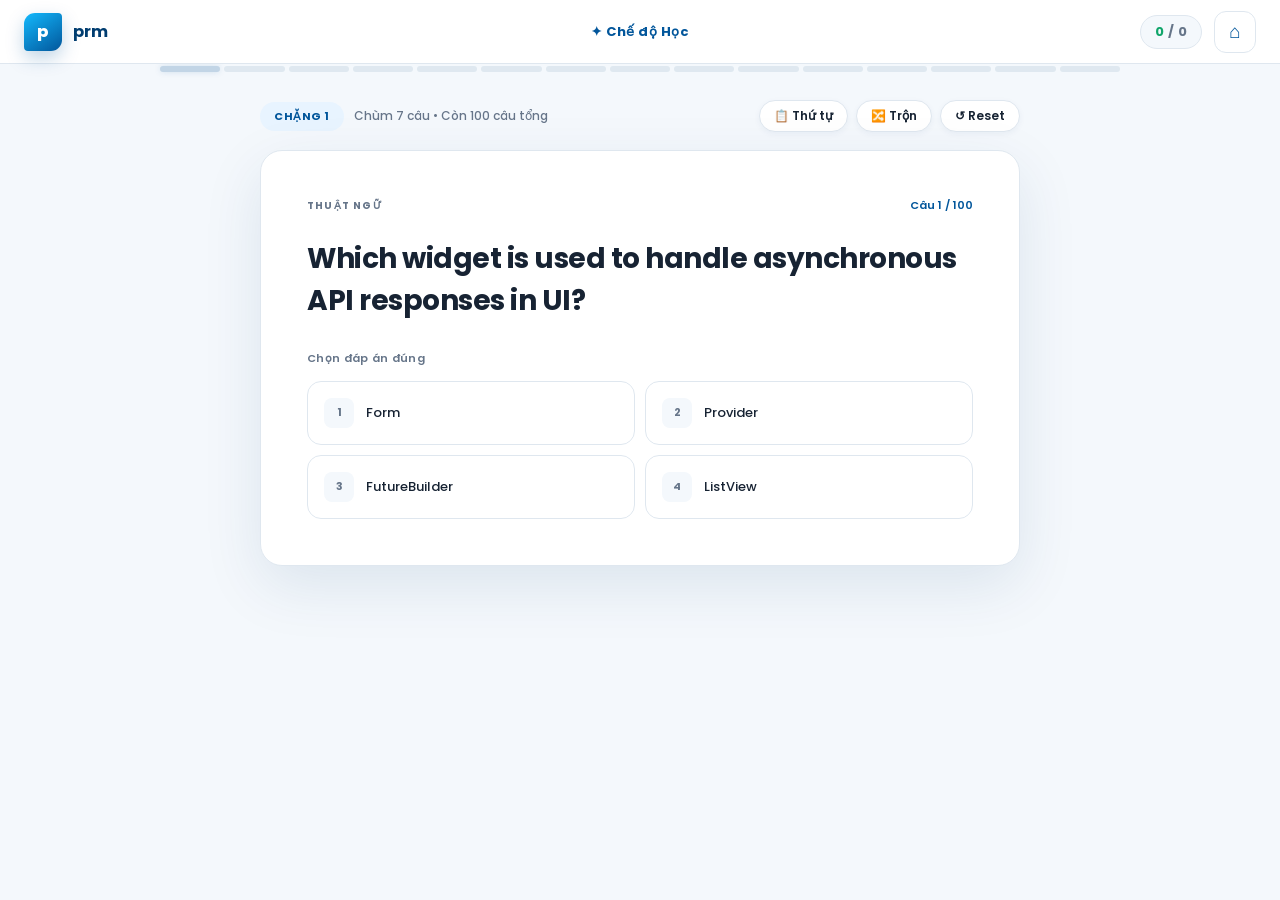
==== commit 001e3ff0: "feat(learn): implement modern staged segmented progress bar (Duolingo/Quizlet style)" ====
--- a/learn.html
+++ b/learn.html
@@ -30,7 +30,7 @@
   </header>
 
   <!-- Progress bar -->
-  <div class="learn-progress-bar" role="progressbar" aria-label="Tiến độ học">
+  <div class="learn-progress-bar" role="progressbar" aria-label="Tiến độ học" id="learn-progress-bar">
     <div class="learn-progress-fill" id="learn-progress-fill"></div>
   </div>
 
--- a/css/style.css
+++ b/css/style.css
@@ -218,15 +218,17 @@
   width: 100%; min-height: 62px; padding: 11px 17px; display: flex; align-items: center; gap: 15px; text-align: left;
   border-radius: var(--radius); border: 1.5px solid var(--line); background: white; color: var(--ink); cursor: pointer;
   transition: .2s ease; line-height: 1.45;
-  /* Ensure minimum touch target on mobile */
+  /* Ensure minimum touch target on mobile & allow translation extensions */
   -webkit-tap-highlight-color: transparent;
   touch-action: manipulation;
+  user-select: text;
+  -webkit-user-select: text;
 }
 .answer-option:hover { transform: translateX(4px); border-color: #8fc0e4; background: #f8fcff; box-shadow: 0 6px 18px rgba(2, 86, 155, .07); }
 .answer-option.selected { border-color: var(--blue); background: var(--blue-light); color: var(--blue-dark); box-shadow: inset 4px 0 var(--blue); }
-.answer-key { flex: 0 0 38px; width: 38px; height: 38px; display: grid; place-items: center; border-radius: 11px; background: #eef2f6; color: #667589; font-weight: 700; }
+.answer-key { flex: 0 0 38px; width: 38px; height: 38px; display: grid; place-items: center; border-radius: 11px; background: #eef2f6; color: #667589; font-weight: 700; user-select: none; }
 .answer-option.selected .answer-key { background: var(--blue); color: white; }
-.answer-text { font-size: 13px; font-weight: 500; }
+.answer-text { font-size: 13px; font-weight: 500; user-select: text; -webkit-user-select: text; }
 .quiz-navigation { display: flex; justify-content: space-between; margin-top: 21px; gap: 12px; }
 .quiz-navigation .btn { min-width: 138px; }
 .quiz-navigation .btn:disabled { opacity: .45; cursor: not-allowed; transform: none; }
--- a/css/learn.css
+++ b/css/learn.css
@@ -59,21 +59,51 @@
 .score-sep { color: var(--muted); }
 .score-total { color: var(--muted); }
 
-/* Progress bar (below header) */
+/* Progress bar (below header) - Segmented style */
 .learn-progress-bar {
   position: fixed;
-  top: 64px; left: 0; right: 0;
+  top: 66px; left: 0; right: 0;
   z-index: 39;
-  height: 5px;
+  height: 6px;
+  background: transparent;
+  display: flex;
+  gap: 4px;
+  padding: 0 20px;
+  max-width: 1000px;
+  margin: 0 auto;
+}
+.learn-progress-seg {
+  flex: 1;
+  height: 100%;
   background: #dfe8f0;
-}
-.learn-progress-fill {
+  border-radius: 4px;
+  overflow: hidden;
+  position: relative;
+}
+body.dark-mode .learn-progress-seg {
+  background: rgba(255, 255, 255, 0.15);
+}
+.learn-progress-seg-fill {
   height: 100%;
   width: 0%;
   background: linear-gradient(90deg, var(--blue), var(--cyan));
-  transition: width .7s cubic-bezier(.16, 1, .3, 1);
-  border-radius: 0 99px 99px 0;
-  box-shadow: 0 0 8px rgba(2, 86, 155, .35);
+  border-radius: 4px;
+  transition: width 0.4s cubic-bezier(.16, 1, .3, 1);
+}
+.learn-progress-seg.completed .learn-progress-seg-fill {
+  background: var(--success);
+  box-shadow: 0 0 6px rgba(16, 185, 129, 0.4);
+}
+.learn-progress-seg.active {
+  background: #c2d5e6;
+  box-shadow: 0 0 6px rgba(2, 86, 155, 0.15);
+}
+body.dark-mode .learn-progress-seg.active {
+  background: rgba(255, 255, 255, 0.25);
+}
+.learn-progress-seg.active .learn-progress-seg-fill {
+  background: linear-gradient(90deg, var(--blue), var(--cyan));
+  box-shadow: 0 0 8px rgba(2, 86, 155, 0.5);
 }
 
 /* Shell */
@@ -233,7 +263,8 @@
     opacity      .2s  ease;
   -webkit-tap-highlight-color: transparent;
   touch-action: manipulation;
-  user-select: none;
+  user-select: text;
+  -webkit-user-select: text;
   will-change: transform, opacity;
 }
 body.dark-mode .learn-option {
@@ -241,19 +272,19 @@
 }
 /* Hover: chỉ desktop */
 @media (hover: hover) {
-  .learn-option:hover:not(:disabled) {
+  .learn-option:not(.disabled):not(:disabled):not(.dimmed):hover {
     border-color: var(--blue);
     background: var(--blue-light);
     box-shadow: 0 6px 20px rgba(2,86,155,.12);
   }
-  .learn-option:hover:not(:disabled) .learn-option-num {
+  .learn-option:not(.disabled):not(:disabled):not(.dimmed):hover .learn-option-num {
     background: var(--blue);
     color: white;
   }
 }
 /* Press state — instant feedback (quan trọng cho mobile) */
-.learn-option:active:not(:disabled),
-.learn-option.pressing:not(:disabled) {
+.learn-option:not(.disabled):not(:disabled):not(.dimmed):active,
+.learn-option.pressing:not(.disabled):not(:disabled):not(.dimmed) {
   transform: scale(0.96);
   border-color: var(--blue);
   background: var(--blue-light);
@@ -272,8 +303,9 @@
   font-size: 11px;
   transition: background .15s ease, color .15s ease;
   flex-shrink: 0;
-}
-.learn-option-text { flex: 1; }
+  user-select: none;
+}
+.learn-option-text { flex: 1; user-select: text; -webkit-user-select: text; }
 
 /* ✨ Ripple effect */
 .learn-option-ripple {
@@ -313,12 +345,11 @@
 .learn-option.dimmed {
   opacity: .25;
   transform: scale(0.97);
-  pointer-events: none;
   transition: opacity .25s ease, transform .25s ease !important;
 }
-.learn-option:disabled {
+.learn-option:disabled,
+.learn-option.disabled {
   cursor: default;
-  pointer-events: none;
 }
 
 /* Option icon badge */
@@ -539,7 +570,7 @@
 /* Responsive */
 @media (max-width: 620px) {
   .learn-header { padding: 0 14px; height: 58px; }
-  .learn-progress-bar { top: 58px; }
+  .learn-progress-bar { top: 60px; padding: 0 8px; gap: 2.5px; height: 5px; }
   .learn-shell { width: calc(100% - 24px); padding-top: 84px; padding-bottom: 100px; }
   .learn-options { grid-template-columns: 1fr; }
   .learn-footer { padding: 12px 14px; }
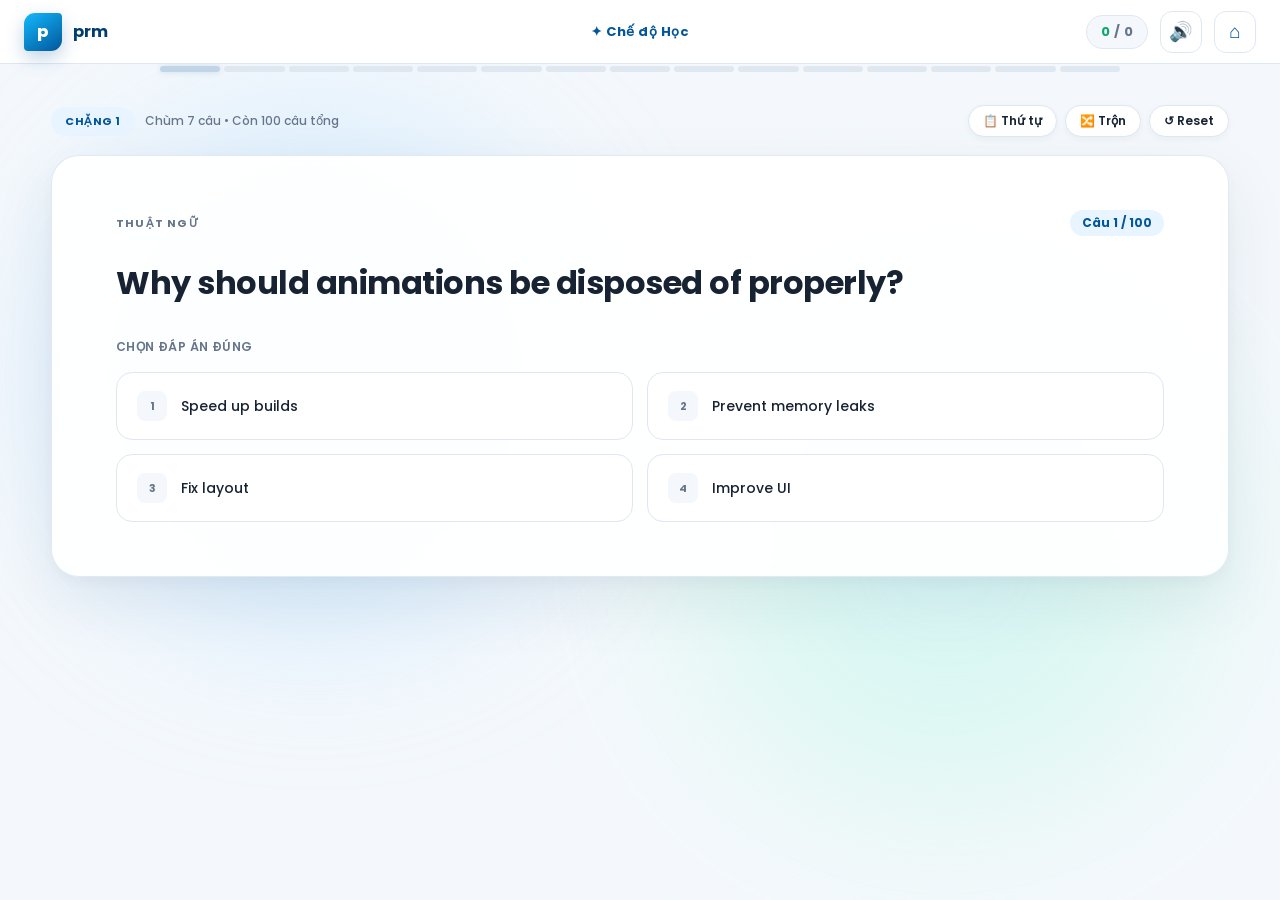
==== commit 6d26b5c7: "feat: add sound toggle button to header navigation" ====
--- a/learn.html
+++ b/learn.html
@@ -25,6 +25,7 @@
         <span class="score-sep">/</span>
         <span class="score-total" id="hdr-total">0</span>
       </span>
+      <button class="icon-btn sound-btn" id="btn-sound" type="button" title="Tắt tiếng" aria-label="Tắt tiếng">🔊</button>
       <a class="icon-btn home-icon" href="index.html" aria-label="Về trang chủ">⌂</a>
     </div>
   </header>
--- a/css/learn.css
+++ b/css/learn.css
@@ -106,16 +106,53 @@
   box-shadow: 0 0 8px rgba(2, 86, 155, 0.5);
 }
 
-/* Shell */
+/* Shell - Responsive theo màn hình */
 .learn-shell {
-  width: min(760px, calc(100% - 40px));
+  width: 92%;
+  max-width: 1200px;
   margin: 0 auto;
-  padding: 100px 0 120px;
+  padding: 105px 0 130px;
   flex: 1;
   display: flex;
   flex-direction: column;
   align-items: stretch;
   gap: 0;
+  position: relative;
+}
+
+/* ✨ Ambient Aurora Background Glows (Lấp đầy không gian trống hai bên màn hình lớn cực kỳ sang trọng) */
+.learn-shell::before,
+.learn-shell::after {
+  content: "";
+  position: fixed;
+  z-index: -1;
+  border-radius: 50%;
+  filter: blur(85px);
+  opacity: 0.55;
+  pointer-events: none;
+  transition: opacity 0.5s ease;
+}
+.learn-shell::before {
+  top: 15%;
+  left: max(2%, calc(50% - 780px));
+  width: 480px;
+  height: 480px;
+  background: radial-gradient(circle, var(--blue-light) 0%, #a4d8ff 60%, transparent 100%);
+}
+.learn-shell::after {
+  bottom: 10%;
+  right: max(2%, calc(50% - 780px));
+  width: 520px;
+  height: 520px;
+  background: radial-gradient(circle, #c4f0ff 0%, #c4fae0 60%, transparent 100%);
+}
+body.dark-mode .learn-shell::before {
+  background: radial-gradient(circle, rgba(2, 86, 155, 0.35) 0%, rgba(0, 150, 255, 0.15) 60%, transparent 100%);
+  opacity: 0.65;
+}
+body.dark-mode .learn-shell::after {
+  background: radial-gradient(circle, rgba(16, 185, 129, 0.25) 0%, rgba(100, 70, 220, 0.2) 60%, transparent 100%);
+  opacity: 0.65;
 }
 
 /* Round info */
@@ -185,19 +222,27 @@
   font-weight: 500;
 }
 
-/* Card */
+/* Card - Glassmorphism cao cấp và không gian thoáng đãng cho màn lớn */
 .learn-card {
-  background: white;
-  border-radius: 22px;
-  border: 1px solid var(--line);
-  box-shadow: 0 20px 60px rgba(1, 61, 112, .1);
-  padding: clamp(28px, 5vw, 46px);
+  background: rgba(255, 255, 255, 0.94);
+  backdrop-filter: blur(20px);
+  border-radius: 28px;
+  border: 1px solid rgba(223, 232, 240, 0.9);
+  box-shadow: 
+    0 24px 64px rgba(2, 50, 92, 0.08),
+    0 6px 18px rgba(2, 50, 92, 0.04),
+    inset 0 1px 0 rgba(255, 255, 255, 0.9);
+  padding: clamp(32px, 4.5vw, 54px) clamp(32px, 5vw, 64px);
   transition: box-shadow .4s cubic-bezier(.16, 1, .3, 1);
   will-change: transform, opacity;
 }
 body.dark-mode .learn-card {
-  background: var(--surface);
-  border-color: var(--line);
+  background: rgba(16, 28, 41, 0.9);
+  border-color: rgba(255, 255, 255, 0.1);
+  box-shadow: 
+    0 24px 64px rgba(0, 0, 0, 0.45),
+    0 6px 18px rgba(0, 0, 0, 0.25),
+    inset 0 1px 0 rgba(255, 255, 255, 0.05);
 }
 .learn-card-top {
   display: flex;
@@ -206,55 +251,59 @@
   margin-bottom: 24px;
 }
 .learn-tag {
-  font-size: 10px;
+  font-size: 11px;
   font-weight: 700;
   letter-spacing: 1.2px;
   text-transform: uppercase;
   color: var(--muted);
 }
 .learn-q-num {
-  font-size: 11px;
-  font-weight: 600;
+  font-size: 12px;
+  font-weight: 700;
   color: var(--blue);
+  background: var(--blue-light);
+  padding: 4px 12px;
+  border-radius: 99px;
 }
 .learn-question {
-  margin: 0 0 28px;
-  font-size: clamp(20px, 3vw, 28px);
-  line-height: 1.5;
+  margin: 0 0 32px;
+  font-size: clamp(22px, 2.6vw, 32px);
+  line-height: 1.45;
   letter-spacing: -.5px;
   color: var(--ink);
   font-weight: 700;
 }
 .learn-choose-label {
-  margin: 0 0 14px;
-  font-size: 11px;
+  margin: 0 0 16px;
+  font-size: 12px;
   font-weight: 600;
   color: var(--muted);
-  letter-spacing: .3px;
+  letter-spacing: .4px;
+  text-transform: uppercase;
 }
 
 /* Options grid */
 .learn-options {
   display: grid;
   grid-template-columns: 1fr 1fr;
-  gap: 10px;
+  gap: 14px;
 }
 .learn-option {
   position: relative;
   overflow: hidden; /* for ripple */
   display: flex;
   align-items: center;
-  gap: 12px;
-  padding: 16px 16px;
-  border-radius: 14px;
+  gap: 14px;
+  padding: 18px 20px;
+  border-radius: 16px;
   border: 1.5px solid var(--line);
   background: white;
   color: var(--ink);
   cursor: pointer;
   text-align: left;
   font-weight: 500;
-  font-size: 13px;
-  line-height: 1.45;
+  font-size: 14px;
+  line-height: 1.5;
   /* Chỉ animate những thuộc tính cần — nhanh hơn, GPU-friendly */
   transition:
     border-color .15s ease,
@@ -285,7 +334,7 @@
 /* Press state — instant feedback (quan trọng cho mobile) */
 .learn-option:not(.disabled):not(:disabled):not(.dimmed):active,
 .learn-option.pressing:not(.disabled):not(:disabled):not(.dimmed) {
-  transform: scale(0.96);
+  transform: scale(0.99);
   border-color: var(--blue);
   background: var(--blue-light);
   transition-duration: .06s;
@@ -317,35 +366,35 @@
   pointer-events: none;
 }
 
-/* Result states */
+/* Result states - Mượt mà, kiên định, không co giãn gây cà giựt */
 .learn-option.correct {
   border-color: var(--success) !important;
   background: var(--success-bg) !important;
-  color: #08774e;
-  box-shadow: 0 6px 22px rgba(16, 185, 129, .2) !important;
-  animation: correctPop .45s cubic-bezier(.34,1.4,.64,1) both;
-  transition: none !important;
+  color: #08774e !important;
+  box-shadow: 0 4px 16px rgba(16, 185, 129, .18) !important;
+  transition: background 0.2s ease, border-color 0.2s ease, box-shadow 0.2s ease !important;
 }
 .learn-option.correct .learn-option-num {
   background: var(--success);
   color: white;
-  animation: numPop .38s cubic-bezier(.34,1.4,.64,1) .04s both;
+  transition: background 0.2s ease, color 0.2s ease !important;
 }
 .learn-option.wrong {
   border-color: var(--danger) !important;
   background: var(--danger-bg) !important;
-  color: var(--danger);
-  animation: wrongShake .45s cubic-bezier(.36,.07,.19,.97) both;
-  transition: none !important;
+  color: var(--danger) !important;
+  animation: gentleShake .32s cubic-bezier(.36,.07,.19,.97) both;
+  transition: background 0.2s ease, border-color 0.2s ease !important;
 }
 .learn-option.wrong .learn-option-num {
   background: var(--danger);
   color: white;
+  transition: background 0.2s ease, color 0.2s ease !important;
 }
 .learn-option.dimmed {
-  opacity: .25;
-  transform: scale(0.97);
-  transition: opacity .25s ease, transform .25s ease !important;
+  opacity: 0.38;
+  pointer-events: none;
+  transition: opacity .25s ease !important;
 }
 .learn-option:disabled,
 .learn-option.disabled {
@@ -374,30 +423,17 @@
   border-radius: 0 0 14px 14px;
   transform-origin: left;
   transform: scaleX(0);
-  animation: autoAdvanceBar var(--auto-next, 900ms) linear .1s both;
-  opacity: .7;
+  animation: autoAdvanceBar var(--auto-next, 900ms) linear .05s both;
+  opacity: .75;
 }
 @keyframes autoAdvanceBar {
   from { transform: scaleX(0); }
   to   { transform: scaleX(1); }
 }
 
-/* Feedback hint */
+/* Feedback hint - Ẩn hoàn toàn để ngăn chặn Layout Shift (giữ card ổn định 100%) */
 .learn-feedback-hint {
-  margin-top: 16px;
-  padding: 12px 16px;
-  border-radius: 12px;
-  background: #fff8e1;
-  border: 1px solid #fce082;
-  color: #856a00;
-  font-size: 13px;
-  font-weight: 600;
-  animation: hintSlideIn .3s cubic-bezier(.16,1,.3,1) both;
-}
-.learn-feedback-hint.is-correct {
-  background: var(--success-bg);
-  border-color: #a8e4c9;
-  color: #08774e;
+  display: none !important;
 }
 
 /* Footer */
@@ -413,13 +449,13 @@
   background: rgba(255,255,255,.97);
   border-top: 1px solid var(--line);
   backdrop-filter: blur(14px);
-  animation: slideUp .45s cubic-bezier(.16,1,.3,1) both;
+  animation: slideUp .35s cubic-bezier(.16,1,.3,1) both;
 }
 body.dark-mode .learn-footer {
   background: rgba(12,29,43,.97);
 }
 @keyframes slideUp {
-  from { transform: translateY(110%); opacity: 0; }
+  from { transform: translateY(100%); opacity: 0; }
   to   { transform: none; opacity: 1; }
 }
 .learn-continue-hint {
@@ -434,43 +470,21 @@
 
 /* ── Animations ── */
 
-/*
- * Card leave: vật xuống + fade — bỏ blur (gây jank nặng trên mobile)
- * translateY tự nhiên hơn translateX với scroll context
- */
+/* Card leave & enter: Hiệu ứng chuyển tiếp lướt ngang (Horizontal Card Glide) tuyệt đẹp từ phải qua trái */
 @keyframes cardLeave {
-  0%   { opacity: 1;    transform: translateY(0)    scale(1); }
-  100% { opacity: 0;    transform: translateY(-28px) scale(0.96); }
-}
-/* Card enter: từ dưới lướt lên — spring easing */
+  0%   { opacity: 1; transform: translateX(0) scale(1); }
+  100% { opacity: 0; transform: translateX(-45px) scale(0.97); }
+}
 @keyframes cardEnter {
-  0%   { opacity: 0;    transform: translateY(32px)  scale(0.97); }
-  100% { opacity: 1;    transform: translateY(0)     scale(1); }
+  0%   { opacity: 0; transform: translateX(45px) scale(0.97); }
+  100% { opacity: 1; transform: translateX(0) scale(1); }
 }
 .learn-card.leaving {
   animation: cardLeave .22s cubic-bezier(0.4, 0, 1, 1) forwards;
   pointer-events: none;
 }
 .learn-card.entering {
-  animation: cardEnter .38s cubic-bezier(0.16, 1, 0.3, 1) forwards;
-}
-
-/* Options: hiện nhanh theo stagger ngắn — không cần đợi lâu */
-@keyframes optionIn {
-  0%   { opacity: 0; transform: translateY(10px); }
-  100% { opacity: 1; transform: translateY(0); }
-}
-.learn-card.entering .learn-option:nth-child(1) {
-  animation: optionIn .3s cubic-bezier(.16,1,.3,1) .08s both;
-}
-.learn-card.entering .learn-option:nth-child(2) {
-  animation: optionIn .3s cubic-bezier(.16,1,.3,1) .13s both;
-}
-.learn-card.entering .learn-option:nth-child(3) {
-  animation: optionIn .3s cubic-bezier(.16,1,.3,1) .18s both;
-}
-.learn-card.entering .learn-option:nth-child(4) {
-  animation: optionIn .3s cubic-bezier(.16,1,.3,1) .23s both;
+  animation: cardEnter .35s cubic-bezier(0.16, 1, 0.3, 1) forwards;
 }
 
 /* Ripple */
@@ -478,32 +492,12 @@
   to { transform: scale(4); opacity: 0; }
 }
 
-/* Correct: bố cục lên nhẹ — không quá to */
-@keyframes correctPop {
-  0%   { transform: scale(1); }
-  40%  { transform: scale(1.04); }
-  70%  { transform: scale(1.015); }
-  100% { transform: scale(1.02); }
-}
-@keyframes numPop {
-  0%   { transform: scale(0.5); opacity: 0; }
-  55%  { transform: scale(1.18); }
-  100% { transform: scale(1);   opacity: 1; }
-}
-
-/* Wrong: rung nhỹ — không quá mạnh */
-@keyframes wrongShake {
-  0%,100% { transform: translateX(0); }
-  18%  { transform: translateX(-8px); }
-  36%  { transform: translateX(7px); }
-  54%  { transform: translateX(-5px); }
-  72%  { transform: translateX(4px); }
-}
-
-/* Hint */
-@keyframes hintSlideIn {
-  0%   { opacity: 0; transform: translateY(8px); }
-  100% { opacity: 1; transform: translateY(0); }
+/* Rung nhẹ siêu mượt khi sai (không giật bạt) */
+@keyframes gentleShake {
+  0%, 100% { transform: translateX(0); }
+  25%  { transform: translateX(-4px); }
+  50%  { transform: translateX(4px); }
+  75%  { transform: translateX(-2px); }
 }
 
 /* Complete modal extras */
@@ -568,10 +562,13 @@
 }
 
 /* Responsive */
+@media (max-width: 900px) {
+  .learn-shell { width: 96%; max-width: 100%; }
+}
 @media (max-width: 620px) {
   .learn-header { padding: 0 14px; height: 58px; }
   .learn-progress-bar { top: 60px; padding: 0 8px; gap: 2.5px; height: 5px; }
-  .learn-shell { width: calc(100% - 24px); padding-top: 84px; padding-bottom: 100px; }
+  .learn-shell { width: 100%; padding: 84px 12px 100px; box-sizing: border-box; }
   .learn-options { grid-template-columns: 1fr; }
   .learn-footer { padding: 12px 14px; }
   .learn-continue-hint { display: none; }
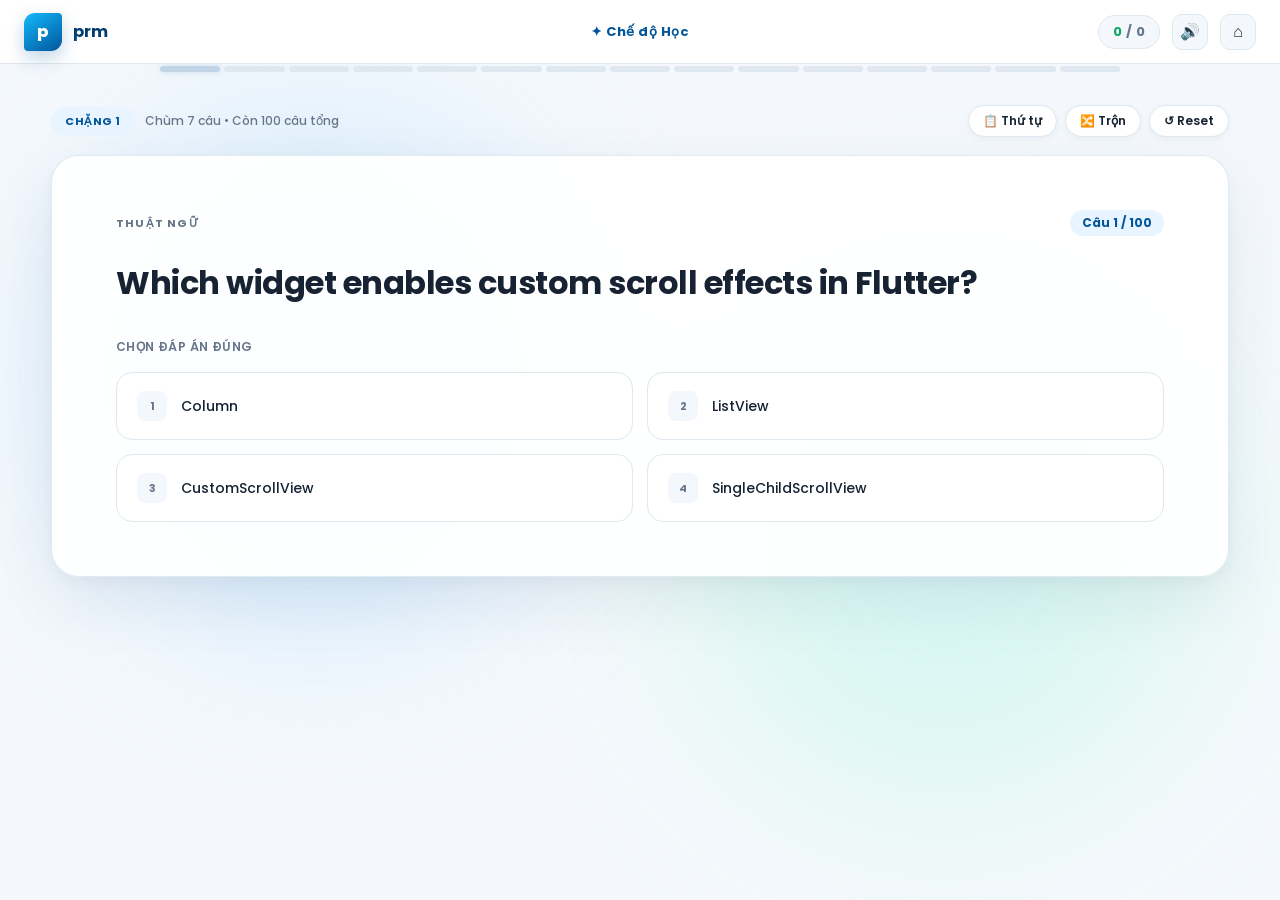
==== commit ff999ffa: "feat: add responsive learn mode interface with custom quiz-style UI and interactive components" ====
--- a/learn.html
+++ b/learn.html
@@ -83,7 +83,32 @@
 
   </main>
 
+  <!-- Batch Review Modal (ôn tập sau mỗi chặng) -->
+  <div class="batch-review-backdrop" id="batch-review-modal" hidden>
+    <div class="batch-review-panel">
+      <div class="batch-review-header">
+        <div class="batch-review-title-area">
+          <span class="batch-review-icon">📋</span>
+          <div>
+            <h2 class="batch-review-title" id="batch-review-title">Ôn tập chặng 1</h2>
+            <p class="batch-review-subtitle" id="batch-review-subtitle">Xem lại toàn bộ câu hỏi và đáp án đúng</p>
+          </div>
+        </div>
+        <button class="batch-review-close" id="batch-review-close" type="button" aria-label="Đóng">✕</button>
+      </div>
+      <div class="batch-review-body" id="batch-review-body">
+        <!-- filled by JS -->
+      </div>
+      <div class="batch-review-footer">
+        <button class="btn btn-primary batch-review-next" id="batch-review-next" type="button">
+          Tiếp tục học <span>→</span>
+        </button>
+      </div>
+    </div>
+  </div>
+
   <!-- Complete modal -->
+
   <div class="modal-backdrop" id="learn-complete-modal" hidden>
     <section class="modal learn-complete-modal-box" role="dialog" aria-modal="true" aria-labelledby="learn-complete-title">
       <div class="modal-icon">✓</div>
--- a/css/learn.css
+++ b/css/learn.css
@@ -58,6 +58,38 @@
 .score-correct { color: var(--success); }
 .score-sep { color: var(--muted); }
 .score-total { color: var(--muted); }
+
+/* Icon buttons in header */
+.icon-btn {
+  display: inline-flex;
+  align-items: center;
+  justify-content: center;
+  width: 36px;
+  height: 36px;
+  border-radius: 10px;
+  border: 1px solid var(--line);
+  background: var(--background);
+  color: var(--ink);
+  font-size: 16px;
+  cursor: pointer;
+  text-decoration: none;
+  transition: all .18s ease;
+}
+.icon-btn:hover {
+  border-color: var(--blue);
+  background: var(--blue-light);
+  color: var(--blue);
+  transform: translateY(-1px);
+}
+/* Trạng thái tắt tiếng */
+.sound-btn.sound-off {
+  opacity: 0.45;
+  filter: grayscale(1);
+}
+.sound-btn.sound-off:hover {
+  opacity: 1;
+  filter: none;
+}
 
 /* Progress bar (below header) - Segmented style */
 .learn-progress-bar {
@@ -574,4 +606,236 @@
   .learn-continue-hint { display: none; }
   .learn-complete-stats { grid-template-columns: 1fr 1fr; }
   .learn-mode-label { display: none; }
-}
+  .batch-review-panel { border-radius: 0; height: 100dvh; max-height: none; }
+  .batch-review-header { padding: 16px 16px 14px; }
+  .batch-review-body { padding: 0 16px 16px; }
+  .batch-review-footer { padding: 12px 16px; }
+  .br-option { padding: 11px 14px; font-size: 13px; }
+}
+
+/* ── BATCH REVIEW MODAL ── */
+.batch-review-backdrop {
+  position: fixed;
+  inset: 0;
+  z-index: 200;
+  background: rgba(0, 15, 35, 0.55);
+  backdrop-filter: blur(6px);
+  display: flex;
+  align-items: flex-end;
+  justify-content: center;
+  animation: brBackdropIn .25s ease;
+}
+@keyframes brBackdropIn {
+  from { opacity: 0; }
+  to   { opacity: 1; }
+}
+.batch-review-panel {
+  width: 100%;
+  max-width: 860px;
+  max-height: 92dvh;
+  background: white;
+  border-radius: 24px 24px 0 0;
+  display: flex;
+  flex-direction: column;
+  overflow: hidden;
+  animation: brPanelUp .35s cubic-bezier(0.16, 1, 0.3, 1);
+  box-shadow: 0 -20px 60px rgba(1, 61, 112, 0.18);
+}
+body.dark-mode .batch-review-panel {
+  background: #0d1f35;
+}
+@keyframes brPanelUp {
+  from { transform: translateY(100%); opacity: 0; }
+  to   { transform: translateY(0);    opacity: 1; }
+}
+
+/* Header */
+.batch-review-header {
+  display: flex;
+  align-items: center;
+  justify-content: space-between;
+  padding: 22px 28px 18px;
+  border-bottom: 1px solid var(--line);
+  flex-shrink: 0;
+}
+.batch-review-title-area {
+  display: flex;
+  align-items: center;
+  gap: 14px;
+}
+.batch-review-icon {
+  font-size: 28px;
+  line-height: 1;
+}
+.batch-review-title {
+  margin: 0;
+  font-size: 18px;
+  font-weight: 800;
+  color: var(--ink);
+}
+.batch-review-subtitle {
+  margin: 2px 0 0;
+  font-size: 12px;
+  color: var(--muted);
+  font-weight: 500;
+}
+.batch-review-close {
+  width: 36px;
+  height: 36px;
+  border-radius: 10px;
+  border: 1px solid var(--line);
+  background: var(--background);
+  color: var(--muted);
+  font-size: 14px;
+  cursor: pointer;
+  display: flex;
+  align-items: center;
+  justify-content: center;
+  transition: all .15s ease;
+  flex-shrink: 0;
+}
+.batch-review-close:hover {
+  border-color: var(--danger);
+  background: #fff0f0;
+  color: var(--danger);
+}
+
+/* Scrollable body */
+.batch-review-body {
+  flex: 1;
+  overflow-y: auto;
+  padding: 20px 28px 24px;
+  display: flex;
+  flex-direction: column;
+  gap: 20px;
+}
+.batch-review-body::-webkit-scrollbar { width: 5px; }
+.batch-review-body::-webkit-scrollbar-thumb { background: var(--line); border-radius: 99px; }
+
+/* Each question card */
+.br-item {
+  background: var(--background);
+  border: 1px solid var(--line);
+  border-radius: 16px;
+  overflow: hidden;
+}
+body.dark-mode .br-item {
+  background: rgba(255,255,255,.04);
+}
+.br-item-header {
+  display: flex;
+  align-items: flex-start;
+  gap: 14px;
+  padding: 18px 20px 14px;
+}
+.br-num {
+  flex-shrink: 0;
+  width: 32px;
+  height: 32px;
+  border-radius: 9px;
+  background: var(--blue-light);
+  color: var(--blue);
+  font-size: 11px;
+  font-weight: 800;
+  display: flex;
+  align-items: center;
+  justify-content: center;
+}
+.br-item.was-wrong .br-num {
+  background: #fee2e2;
+  color: var(--danger);
+}
+.br-question {
+  font-size: 14px;
+  font-weight: 700;
+  color: var(--ink);
+  line-height: 1.55;
+  flex: 1;
+  margin: 0;
+  padding-top: 5px;
+}
+
+/* Options grid */
+.br-options {
+  display: grid;
+  grid-template-columns: 1fr 1fr;
+  gap: 8px;
+  padding: 0 20px 16px;
+}
+@media (max-width: 520px) {
+  .br-options { grid-template-columns: 1fr; }
+}
+.br-option {
+  display: flex;
+  align-items: center;
+  gap: 10px;
+  padding: 12px 14px;
+  border-radius: 10px;
+  border: 1.5px solid var(--line);
+  background: white;
+  font-size: 13px;
+  font-weight: 500;
+  color: var(--ink);
+  line-height: 1.45;
+}
+body.dark-mode .br-option {
+  background: rgba(255,255,255,.06);
+}
+.br-option.is-correct {
+  border-color: var(--success);
+  background: var(--success-bg);
+  color: #08774e;
+  font-weight: 600;
+}
+.br-key {
+  flex-shrink: 0;
+  width: 26px;
+  height: 26px;
+  border-radius: 7px;
+  background: var(--background);
+  color: var(--muted);
+  font-size: 10px;
+  font-weight: 800;
+  display: flex;
+  align-items: center;
+  justify-content: center;
+}
+.br-option.is-correct .br-key {
+  background: var(--success);
+  color: white;
+}
+
+/* Explanation */
+.br-explanation {
+  margin: 0 20px 18px;
+  padding: 12px 16px;
+  border-radius: 10px;
+  background: #eef4fb;
+  border-left: 3px solid var(--blue);
+  font-size: 12px;
+  color: #2c5f8a;
+  line-height: 1.6;
+}
+body.dark-mode .br-explanation {
+  background: rgba(2, 86, 155, 0.12);
+  color: #7db8e8;
+}
+.br-explanation strong {
+  font-weight: 700;
+}
+
+/* Footer */
+.batch-review-footer {
+  display: flex;
+  align-items: center;
+  justify-content: flex-end;
+  padding: 16px 28px;
+  border-top: 1px solid var(--line);
+  flex-shrink: 0;
+  background: rgba(255,255,255,.9);
+  backdrop-filter: blur(8px);
+}
+body.dark-mode .batch-review-footer {
+  background: rgba(13, 31, 53, .9);
+}
+
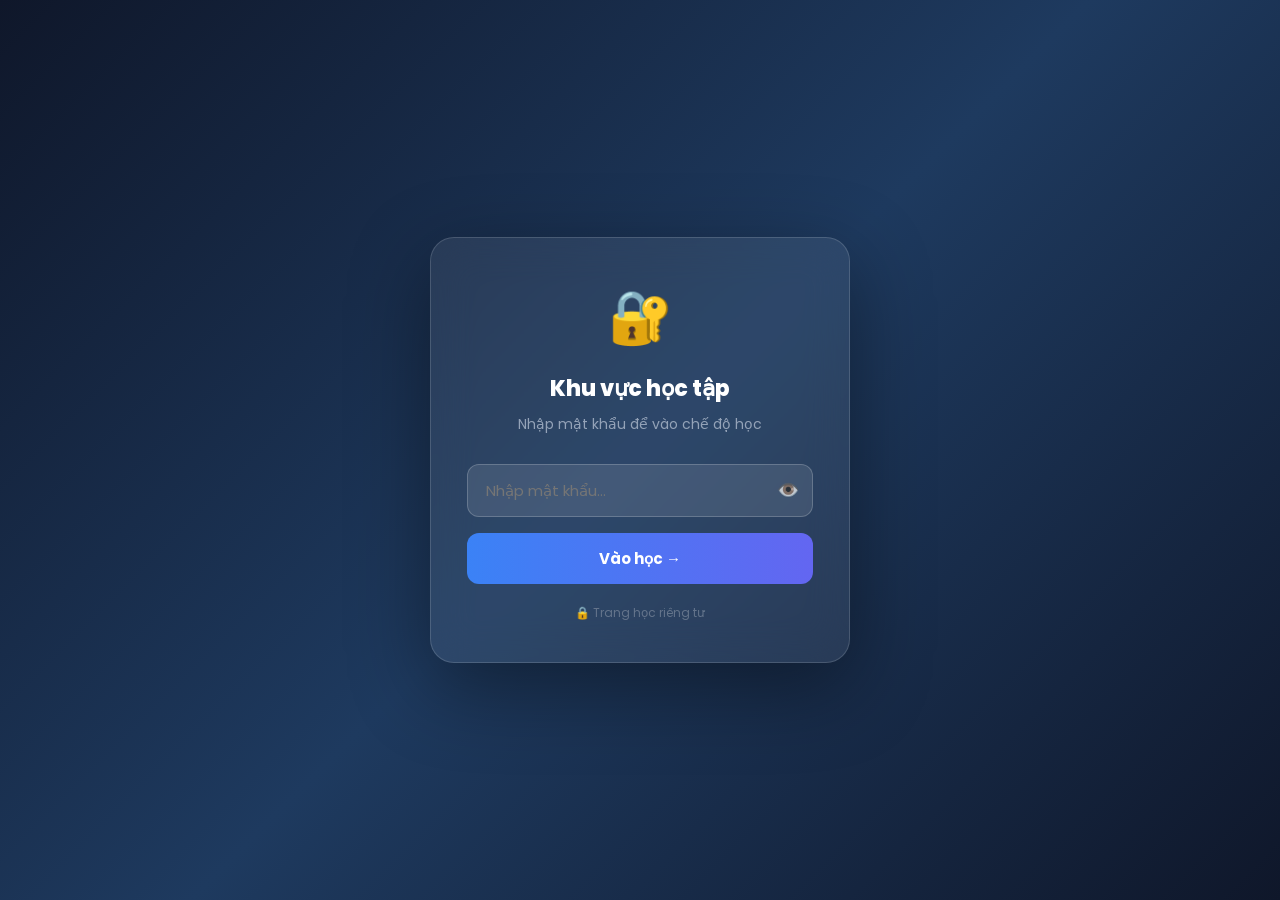
==== commit 926d77e2: "Add password gate to learn page - password: Tri dep trai (case insensitive)" ====
--- a/learn.html
+++ b/learn.html
@@ -13,7 +13,33 @@
 </head>
 <body class="learn-page">
 
+  <!-- Password Gate -->
+  <div id="password-gate" style="position:fixed;inset:0;z-index:9999;background:linear-gradient(135deg,#0f172a 0%,#1e3a5f 50%,#0f172a 100%);display:flex;align-items:center;justify-content:center;padding:20px">
+    <div style="background:rgba(255,255,255,.07);backdrop-filter:blur(20px);border:1px solid rgba(255,255,255,.15);border-radius:24px;padding:40px 36px;width:100%;max-width:420px;text-align:center;box-shadow:0 24px 80px rgba(0,0,0,.4)">
+      <div style="font-size:52px;margin-bottom:16px">🔐</div>
+      <h2 style="color:#fff;font-size:22px;font-weight:800;margin:0 0 8px">Khu vực học tập</h2>
+      <p style="color:#94a3b8;font-size:14px;margin:0 0 28px;line-height:1.6">Nhập mật khẩu để vào chế độ học</p>
+      <div style="position:relative;margin-bottom:16px">
+        <input id="pw-input" type="password"
+          placeholder="Nhập mật khẩu..."
+          style="width:100%;padding:14px 48px 14px 18px;border-radius:12px;border:1.5px solid rgba(255,255,255,.2);background:rgba(255,255,255,.1);color:#fff;font-size:15px;font-family:inherit;outline:none;box-sizing:border-box;transition:border-color .2s"
+          autocomplete="off" spellcheck="false"
+        />
+        <button id="pw-toggle" type="button"
+          style="position:absolute;right:14px;top:50%;transform:translateY(-50%);background:none;border:none;cursor:pointer;font-size:18px;line-height:1;padding:0;opacity:.7"
+          title="Hiện/ẩn mật khẩu">👁️</button>
+      </div>
+      <div id="pw-error" style="color:#f87171;font-size:13px;margin-bottom:12px;min-height:20px;display:none">❌ Sai mật khẩu rồi, thử lại nhé!</div>
+      <button id="pw-submit"
+        style="width:100%;padding:14px;border-radius:12px;border:none;background:linear-gradient(90deg,#3b82f6,#6366f1);color:#fff;font-size:15px;font-weight:700;cursor:pointer;font-family:inherit;transition:opacity .2s,transform .1s"
+        onmouseover="this.style.opacity='.9'" onmouseout="this.style.opacity='1'"
+      >Vào học →</button>
+      <p style="color:#64748b;font-size:12px;margin:20px 0 0">🔒 Trang học riêng tư</p>
+    </div>
+  </div>
+
   <!-- Header -->
+
   <header class="learn-header">
     <a class="brand" href="index.html"><span class="brand-mark">p</span><span>prm</span></a>
     <div class="learn-header-center">
--- a/css/learn.css
+++ b/css/learn.css
@@ -618,11 +618,13 @@
   position: fixed;
   inset: 0;
   z-index: 200;
-  background: rgba(0, 15, 35, 0.55);
+  background: rgba(0, 15, 35, 0.60);
   backdrop-filter: blur(6px);
   display: flex;
-  align-items: flex-end;
+  align-items: center;
   justify-content: center;
+  padding: 20px;
+  box-sizing: border-box;
   animation: brBackdropIn .25s ease;
 }
 @keyframes brBackdropIn {
@@ -631,22 +633,22 @@
 }
 .batch-review-panel {
   width: 100%;
-  max-width: 860px;
-  max-height: 92dvh;
+  max-width: 820px;
+  height: 88dvh;
   background: white;
-  border-radius: 24px 24px 0 0;
+  border-radius: 20px;
   display: flex;
   flex-direction: column;
   overflow: hidden;
-  animation: brPanelUp .35s cubic-bezier(0.16, 1, 0.3, 1);
-  box-shadow: 0 -20px 60px rgba(1, 61, 112, 0.18);
+  animation: brPanelIn .3s cubic-bezier(0.16, 1, 0.3, 1);
+  box-shadow: 0 24px 80px rgba(1, 61, 112, 0.22);
 }
 body.dark-mode .batch-review-panel {
   background: #0d1f35;
 }
-@keyframes brPanelUp {
-  from { transform: translateY(100%); opacity: 0; }
-  to   { transform: translateY(0);    opacity: 1; }
+@keyframes brPanelIn {
+  from { transform: scale(0.92) translateY(20px); opacity: 0; }
+  to   { transform: scale(1)    translateY(0);    opacity: 1; }
 }
 
 /* Header */
@@ -703,7 +705,9 @@
 /* Scrollable body */
 .batch-review-body {
   flex: 1;
+  min-height: 0;          /* ← quan trọng: cho phép flex child co lại để scroll */
   overflow-y: auto;
+  -webkit-overflow-scrolling: touch;
   padding: 20px 28px 24px;
   display: flex;
   flex-direction: column;
